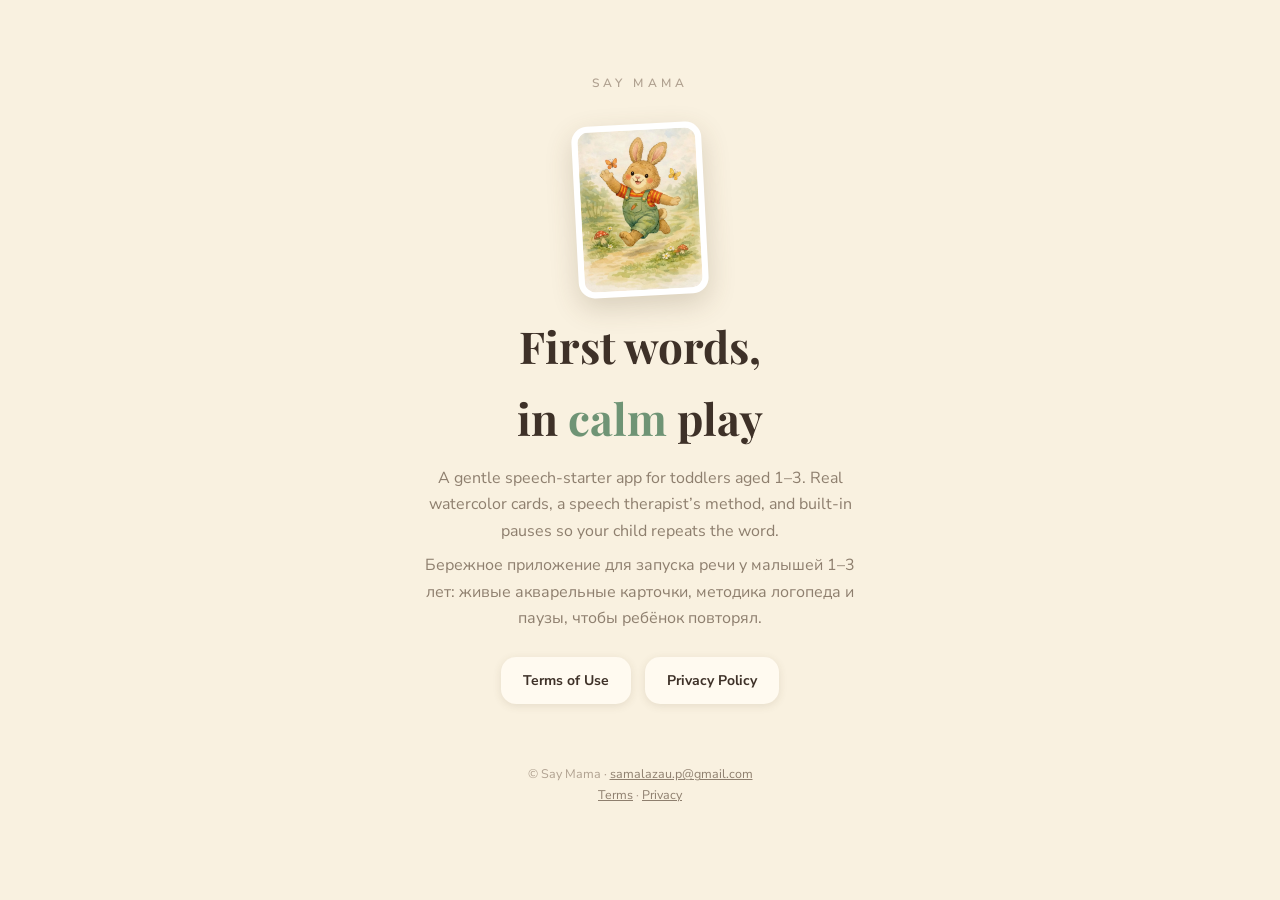
==== index.html @ b9c5feb7 "Say Mama site: landing, terms, privacy (EN+RU) Co-Authored-By: Claude Fable 5 <noreply@anthropic.com" ====
<!DOCTYPE html>
<html lang="en">
<head>
<meta charset="UTF-8">
<meta name="viewport" content="width=device-width, initial-scale=1">
<title>Say Mama — first words, in calm play</title>
<meta name="description" content="Say Mama helps toddlers aged 1–3 say their first words: calm watercolor cards, a speech therapist’s method, built-in pauses so your child repeats.">
<link rel="icon" href="data:image/svg+xml,<svg xmlns=%22http://www.w3.org/2000/svg%22 viewBox=%220 0 100 100%22><text y=%22.9em%22 font-size=%2290%22>🐣</text></svg>">
<link rel="preconnect" href="https://fonts.googleapis.com">
<link href="https://fonts.googleapis.com/css2?family=Playfair+Display:ital,wght@0,400;0,700;1,400&family=Nunito+Sans:wght@400;600;700;800&display=swap&subset=cyrillic" rel="stylesheet">
<link rel="stylesheet" href="/style.css">
</head>
<body>
<div class="wrap">
  <header class="site">
    <div class="eyebrow">SAY MAMA</div>
    <div class="card-art"><img src="/assets/bunny.webp" alt="Watercolor bunny card from the app"></div>
    <h1 class="serif">First words,<br>in <em>calm</em> play</h1>
    <p class="sub">A gentle speech-starter app for toddlers aged 1–3. Real watercolor cards, a speech therapist’s method, and built-in pauses so your child repeats the word.</p>
    <p class="sub" style="margin-top:8px">Бережное приложение для запуска речи у малышей 1–3 лет: живые акварельные карточки, методика логопеда и паузы, чтобы ребёнок повторял.</p>
    <div class="links">
      <a class="btn ghost" href="/terms/">Terms of Use</a>
      <a class="btn ghost" href="/privacy/">Privacy Policy</a>
    </div>
  </header>
  <footer>
    © Say Mama · <a href="mailto:samalazau.p@gmail.com">samalazau.p@gmail.com</a><br>
    <a href="/terms/">Terms</a> · <a href="/privacy/">Privacy</a>
  </footer>
</div>
</body>
</html>
---- style.css ----
:root{
  --bg:#F9F1E0; --panel:#FBF5E7; --chip:#FFFAF0; --ink:#3E3128;
  --muted:#8E7F6E; --whisper:#B0A190; --sage:#6F9475; --sage-deep:#3F6A50;
}
*{box-sizing:border-box;margin:0}
body{
  background:var(--bg); color:var(--ink); line-height:1.65;
  font-family:"Nunito Sans","Segoe UI",system-ui,-apple-system,sans-serif;
}
.serif{font-family:"Playfair Display",Georgia,"Times New Roman",serif}
.wrap{max-width:760px;margin:0 auto;padding:48px 22px 80px}
header.site{ text-align:center; padding-top:26px }
.eyebrow{font-size:12px;letter-spacing:.35em;color:var(--whisper);font-weight:600}
h1{font-size:clamp(30px,6vw,44px);font-weight:700;margin:14px 0 10px}
h1 em{color:var(--sage);font-style:normal}
.sub{color:var(--muted);max-width:46ch;margin:0 auto}
.card-art{
  width:130px;height:172px;background:#fff;border-radius:16px;padding:6px;margin:30px auto 8px;
  box-shadow:0 10px 28px rgba(90,70,40,.2); transform:rotate(-3deg);
}
.card-art img{width:100%;height:100%;object-fit:cover;border-radius:11px}
main h2{font-size:22px;font-weight:700;margin:34px 0 10px}
main h3{font-size:16px;font-weight:700;margin:22px 0 6px}
main p, main li{color:#6B5E4E;font-size:15px}
main ul{padding-left:22px}
.panel{background:var(--panel);border-radius:22px;padding:26px 28px;margin-top:26px;
  box-shadow:0 4px 18px rgba(90,70,40,.08)}
.links{display:flex;gap:14px;justify-content:center;margin-top:26px;flex-wrap:wrap}
.btn{background:var(--sage-deep);color:#fff;text-decoration:none;font-weight:700;
  padding:12px 22px;border-radius:15px;font-size:14px}
.btn.ghost{background:var(--chip);color:var(--ink);box-shadow:0 2px 8px rgba(90,70,40,.12)}
.updated{font-size:12px;color:var(--whisper);margin-top:6px}
footer{margin-top:60px;text-align:center;font-size:12.5px;color:var(--whisper)}
footer a{color:var(--muted)}
.lang{margin:18px 0 0;font-size:13px;text-align:center}
.lang a{color:var(--sage-deep);font-weight:700;text-decoration:none}
hr.sep{border:none;border-top:1px solid #ECE1CC;margin:44px 0}
a{color:var(--sage-deep)}
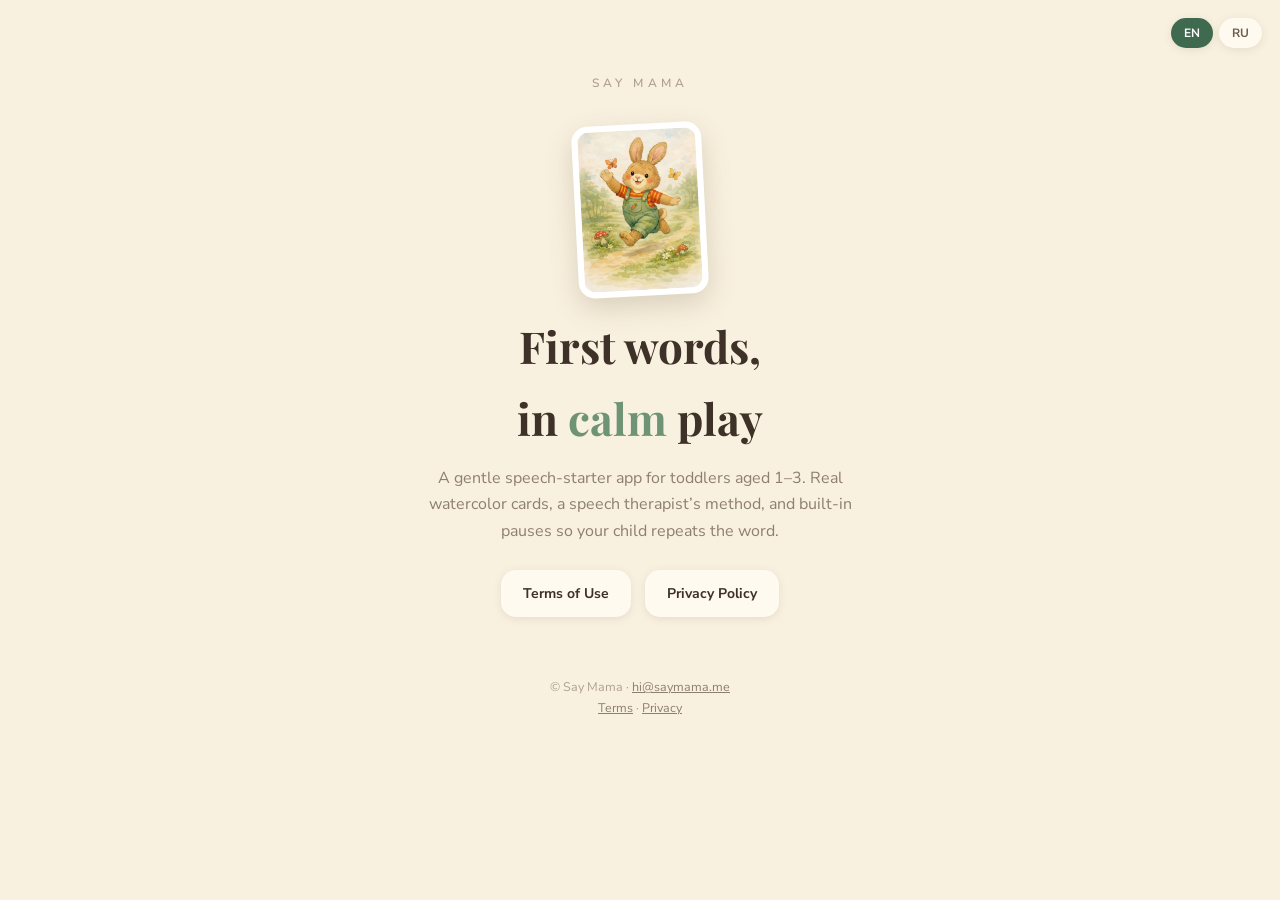
==== commit 91234382: "Split EN/RU with a language toggle; contact email hi@saymama.me Co-Authored-By: Claude Fable 5 <nore" ====
--- a/index.html
+++ b/index.html
@@ -1,5 +1,5 @@
 <!DOCTYPE html>
-<html lang="en">
+<html lang="en" data-lang="en">
 <head>
 <meta charset="UTF-8">
 <meta name="viewport" content="width=device-width, initial-scale=1">
@@ -9,22 +9,34 @@
 <link rel="preconnect" href="https://fonts.googleapis.com">
 <link href="https://fonts.googleapis.com/css2?family=Playfair+Display:ital,wght@0,400;0,700;1,400&family=Nunito+Sans:wght@400;600;700;800&display=swap&subset=cyrillic" rel="stylesheet">
 <link rel="stylesheet" href="/style.css">
+<script src="/lang.js"></script>
 </head>
 <body>
+<div class="lang-switch">
+  <button data-lang-btn="en" onclick="setLang('en')">EN</button>
+  <button data-lang-btn="ru" onclick="setLang('ru')">RU</button>
+</div>
 <div class="wrap">
   <header class="site">
     <div class="eyebrow">SAY MAMA</div>
     <div class="card-art"><img src="/assets/bunny.webp" alt="Watercolor bunny card from the app"></div>
-    <h1 class="serif">First words,<br>in <em>calm</em> play</h1>
-    <p class="sub">A gentle speech-starter app for toddlers aged 1–3. Real watercolor cards, a speech therapist’s method, and built-in pauses so your child repeats the word.</p>
-    <p class="sub" style="margin-top:8px">Бережное приложение для запуска речи у малышей 1–3 лет: живые акварельные карточки, методика логопеда и паузы, чтобы ребёнок повторял.</p>
+
+    <span class="lang-en">
+      <h1 class="serif">First words,<br>in <em>calm</em> play</h1>
+      <p class="sub">A gentle speech-starter app for toddlers aged 1–3. Real watercolor cards, a speech therapist’s method, and built-in pauses so your child repeats the word.</p>
+    </span>
+    <span class="lang-ru">
+      <h1 class="serif">Первые слова —<br>в <em>спокойной</em> игре</h1>
+      <p class="sub">Бережное приложение для запуска речи у малышей 1–3 лет: живые акварельные карточки, методика логопеда и паузы, чтобы ребёнок повторял слово.</p>
+    </span>
+
     <div class="links">
-      <a class="btn ghost" href="/terms/">Terms of Use</a>
-      <a class="btn ghost" href="/privacy/">Privacy Policy</a>
+      <a class="btn ghost" href="/terms/"><span class="lang-en">Terms of Use</span><span class="lang-ru">Условия</span></a>
+      <a class="btn ghost" href="/privacy/"><span class="lang-en">Privacy Policy</span><span class="lang-ru">Конфиденциальность</span></a>
     </div>
   </header>
   <footer>
-    © Say Mama · <a href="mailto:samalazau.p@gmail.com">samalazau.p@gmail.com</a><br>
+    © Say Mama · <a href="mailto:hi@saymama.me">hi@saymama.me</a><br>
     <a href="/terms/">Terms</a> · <a href="/privacy/">Privacy</a>
   </footer>
 </div>
--- a/style.css
+++ b/style.css
@@ -36,3 +36,16 @@
 .lang a{color:var(--sage-deep);font-weight:700;text-decoration:none}
 hr.sep{border:none;border-top:1px solid #ECE1CC;margin:44px 0}
 a{color:var(--sage-deep)}
+
+/* Языки: показывается один, переключение кнопкой */
+html[data-lang="en"] .lang-ru{display:none}
+html[data-lang="ru"] .lang-en{display:none}
+.lang-switch{position:absolute;top:18px;right:18px;display:flex;gap:6px}
+.lang-switch button{
+  border:none;cursor:pointer;font:700 12px "Nunito Sans",sans-serif;
+  padding:7px 13px;border-radius:999px;background:var(--chip);color:#6B5E4E;
+  box-shadow:0 2px 8px rgba(90,70,40,.12)
+}
+html[data-lang="en"] .lang-switch [data-lang-btn="en"],
+html[data-lang="ru"] .lang-switch [data-lang-btn="ru"]{background:var(--sage-deep);color:#fff}
+body{position:relative}
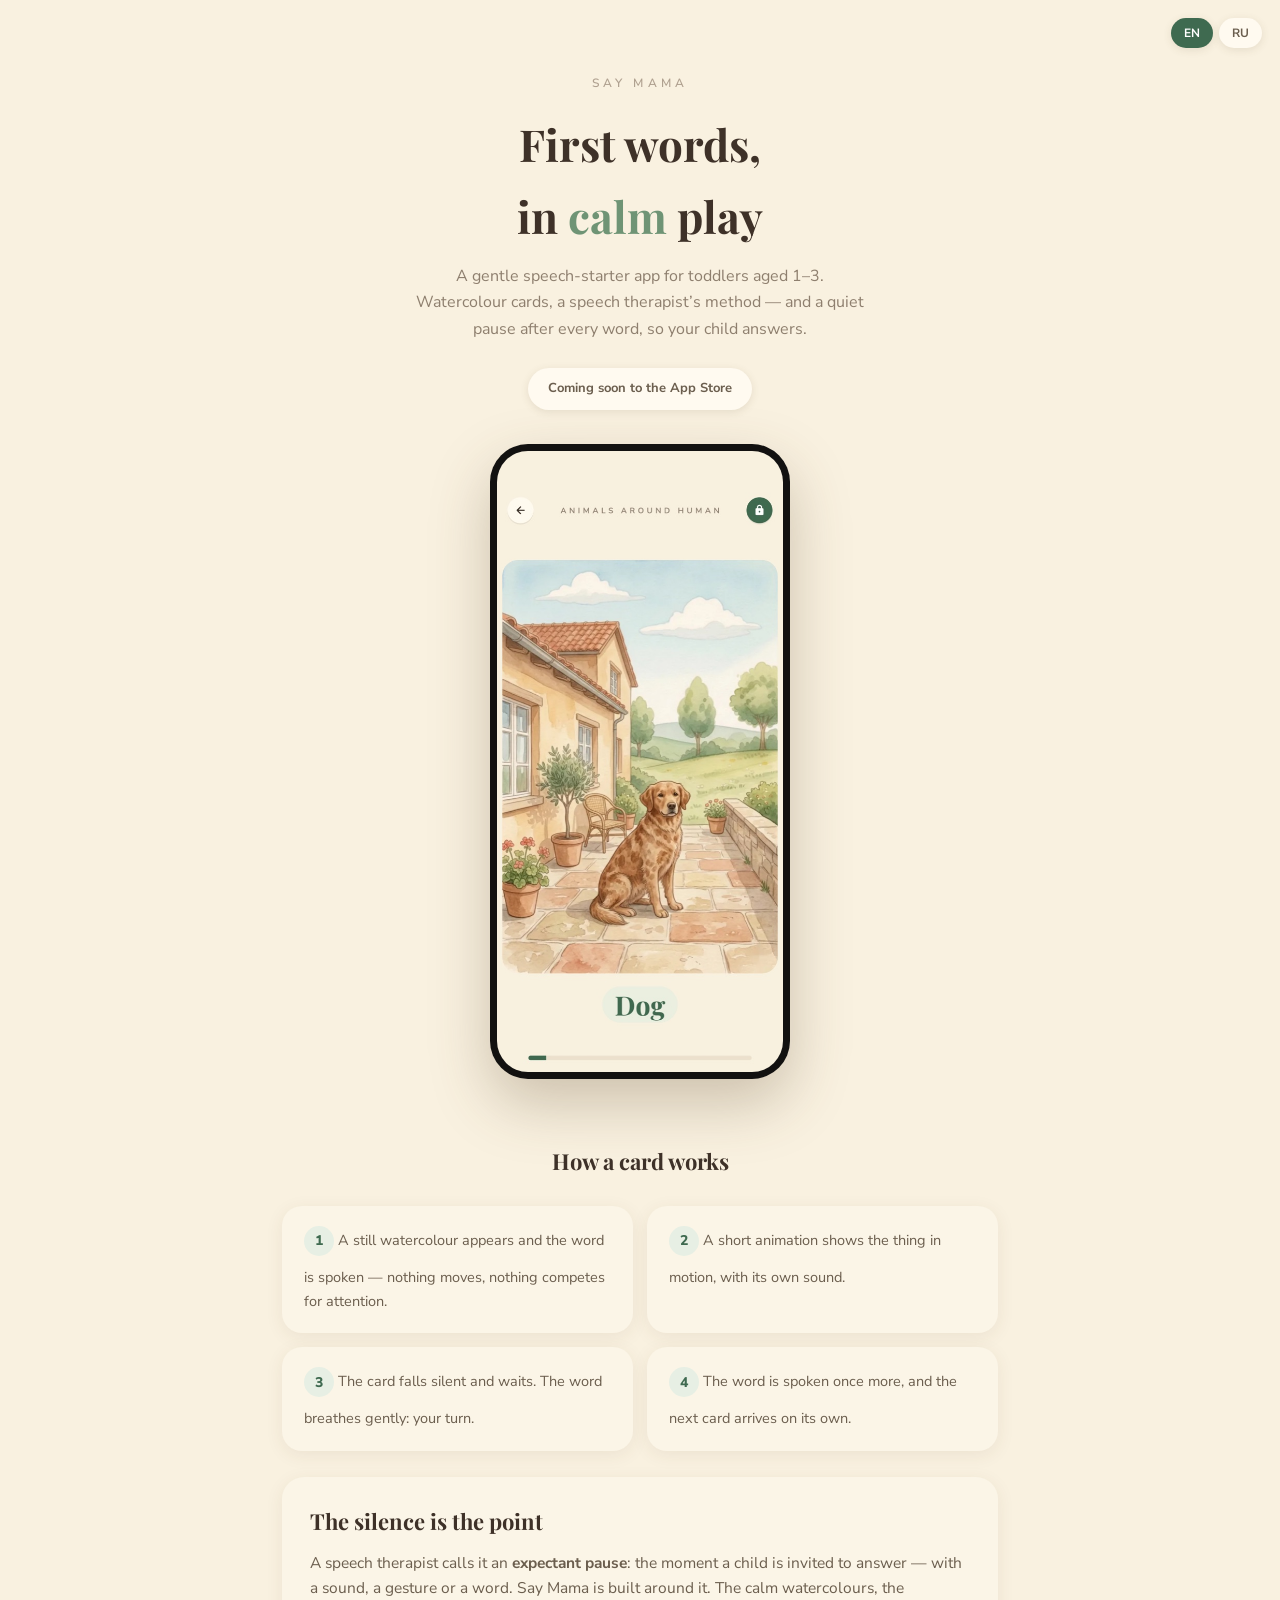
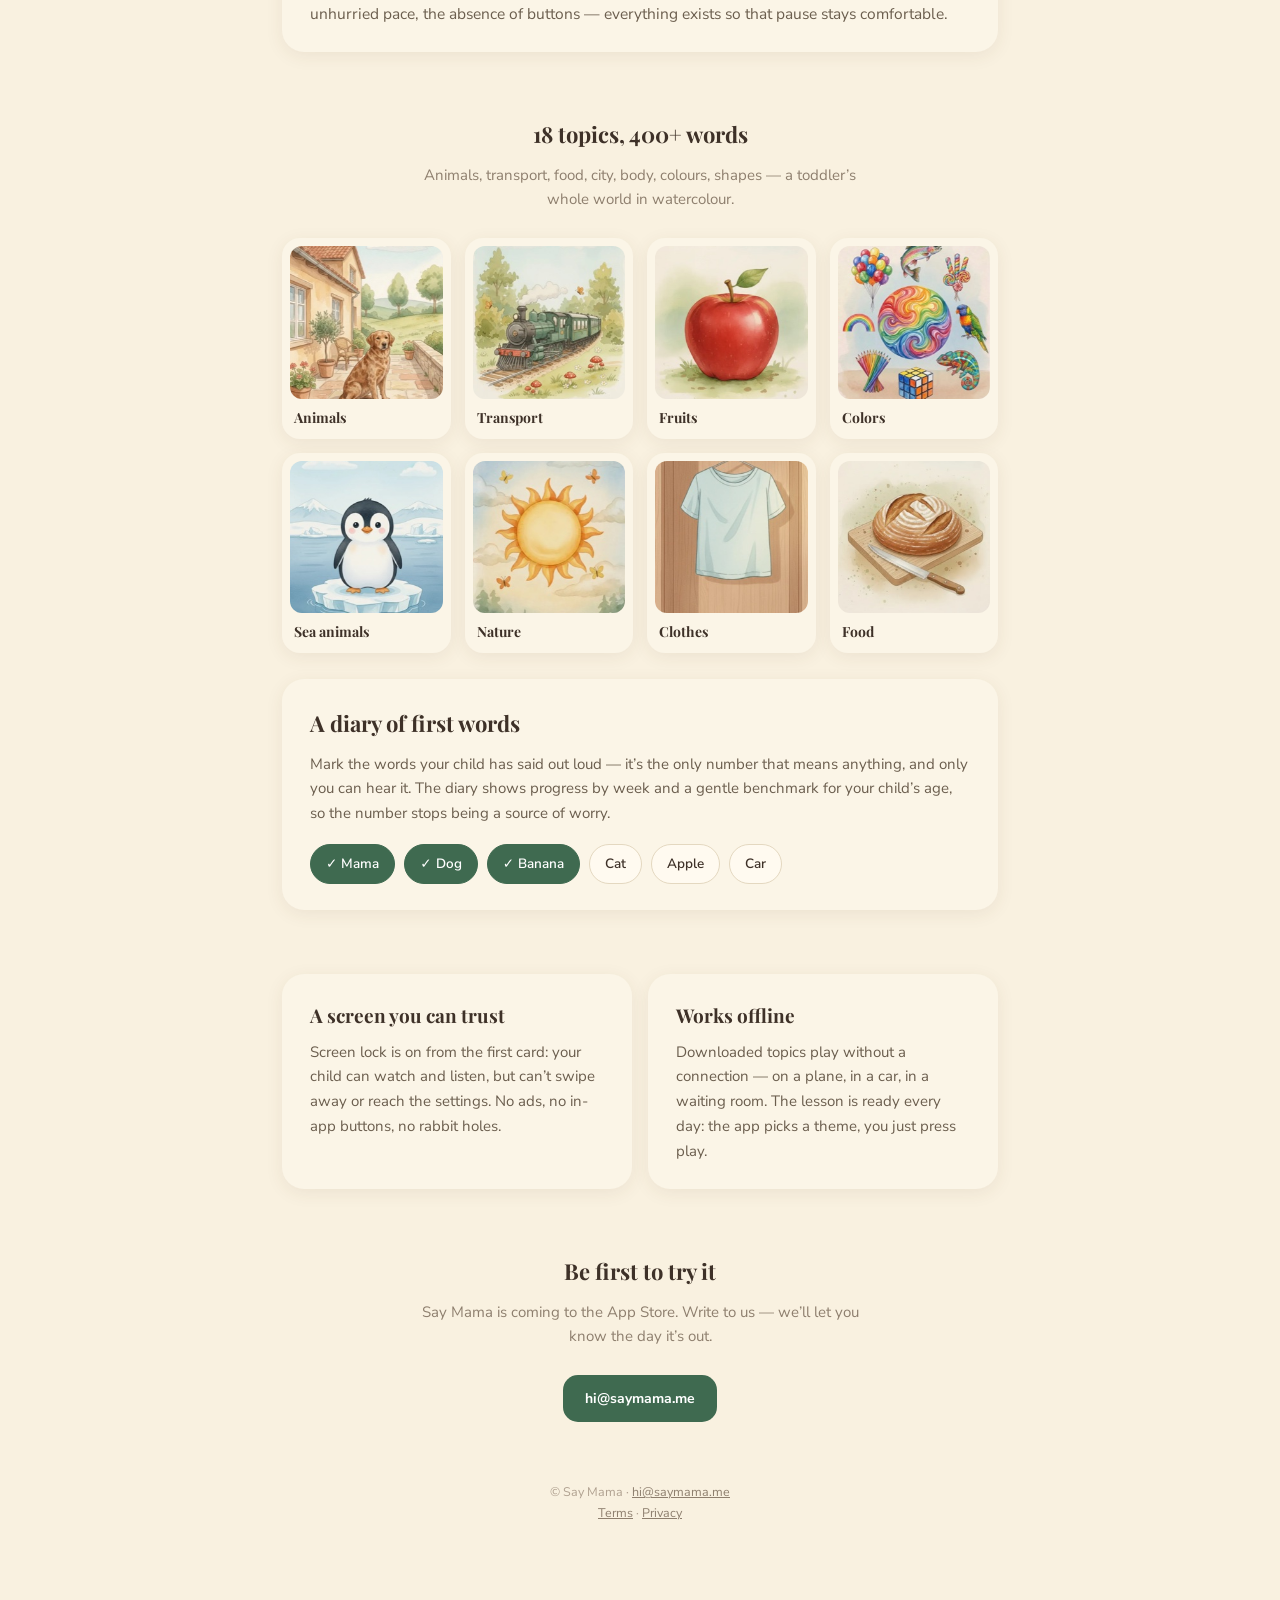
==== commit 3349191b: "Лендинг: карточка, пауза, темы, дневник — из материалов стора Заглушка с одной картинкой становится " ====
--- a/index.html
+++ b/index.html
@@ -4,7 +4,7 @@
 <meta charset="UTF-8">
 <meta name="viewport" content="width=device-width, initial-scale=1">
 <title>Say Mama — first words, in calm play</title>
-<meta name="description" content="Say Mama helps toddlers aged 1–3 say their first words: calm watercolor cards, a speech therapist’s method, built-in pauses so your child repeats.">
+<meta name="description" content="Say Mama helps toddlers aged 1–3 say their first words: calm watercolor cards, a speech therapist’s method, built-in pauses so your child answers.">
 <link rel="icon" href="data:image/svg+xml,<svg xmlns=%22http://www.w3.org/2000/svg%22 viewBox=%220 0 100 100%22><text y=%22.9em%22 font-size=%2290%22>🐣</text></svg>">
 <link rel="preconnect" href="https://fonts.googleapis.com">
 <link href="https://fonts.googleapis.com/css2?family=Playfair+Display:ital,wght@0,400;0,700;1,400&family=Nunito+Sans:wght@400;600;700;800&display=swap&subset=cyrillic" rel="stylesheet">
@@ -17,27 +17,152 @@
   <button data-lang-btn="ru" onclick="setLang('ru')">RU</button>
 </div>
 <div class="wrap">
-  <header class="site">
+
+  <header class="site hero">
     <div class="eyebrow">SAY MAMA</div>
-    <div class="card-art"><img src="/assets/bunny.webp" alt="Watercolor bunny card from the app"></div>
 
     <span class="lang-en">
       <h1 class="serif">First words,<br>in <em>calm</em> play</h1>
-      <p class="sub">A gentle speech-starter app for toddlers aged 1–3. Real watercolor cards, a speech therapist’s method, and built-in pauses so your child repeats the word.</p>
+      <p class="sub">A gentle speech-starter app for toddlers aged 1–3. Watercolour cards, a speech therapist’s method — and a quiet pause after every word, so your child answers.</p>
     </span>
     <span class="lang-ru">
       <h1 class="serif">Первые слова —<br>в <em>спокойной</em> игре</h1>
-      <p class="sub">Бережное приложение для запуска речи у малышей 1–3 лет: живые акварельные карточки, методика логопеда и паузы, чтобы ребёнок повторял слово.</p>
+      <p class="sub">Бережное приложение для запуска речи у малышей 1–3 лет: акварельные карточки, методика логопеда — и тишина после каждого слова, в которой отвечает ребёнок.</p>
     </span>
 
     <div class="links">
-      <a class="btn ghost" href="/terms/"><span class="lang-en">Terms of Use</span><span class="lang-ru">Условия</span></a>
-      <a class="btn ghost" href="/privacy/"><span class="lang-en">Privacy Policy</span><span class="lang-ru">Конфиденциальность</span></a>
+      <span class="soon"><span class="lang-en">Coming soon to the App&nbsp;Store</span><span class="lang-ru">Скоро в App&nbsp;Store</span></span>
+    </div>
+
+    <div class="phone">
+      <img class="lang-en" src="/assets/hero_en.jpg" alt="A watercolour card of a dog; the app has just said the word and is waiting" width="552" height="1200" loading="eager">
+      <img class="lang-ru" src="/assets/hero_ru.jpg" alt="Акварельная карточка с собакой; приложение назвало слово и ждёт ответа" width="552" height="1200" loading="eager">
     </div>
   </header>
+
+  <main>
+    <!-- Как работает карточка -->
+    <section class="steps">
+      <span class="lang-en"><h2 class="serif center">How a card works</h2></span>
+      <span class="lang-ru"><h2 class="serif center">Как устроена карточка</h2></span>
+      <ol class="stepgrid">
+        <li>
+          <span class="num">1</span>
+          <span class="lang-en">A still watercolour appears and the word is spoken — nothing moves, nothing competes for attention.</span>
+          <span class="lang-ru">Появляется неподвижная акварель и звучит слово — ничто не движется, ничто не спорит за внимание.</span>
+        </li>
+        <li>
+          <span class="num">2</span>
+          <span class="lang-en">A short animation shows the thing in motion, with its own sound.</span>
+          <span class="lang-ru">Короткая анимация показывает предмет в действии, со своим звуком.</span>
+        </li>
+        <li>
+          <span class="num">3</span>
+          <span class="lang-en">The card falls silent and waits. The word breathes gently: your turn.</span>
+          <span class="lang-ru">Карточка замолкает и ждёт. Слово мягко дышит: твоя очередь.</span>
+        </li>
+        <li>
+          <span class="num">4</span>
+          <span class="lang-en">The word is spoken once more, and the next card arrives on its own.</span>
+          <span class="lang-ru">Слово звучит ещё раз, и следующая карточка приходит сама.</span>
+        </li>
+      </ol>
+    </section>
+
+    <!-- Пауза -->
+    <section class="panel quote">
+      <span class="lang-en">
+        <h2 class="serif">The silence is the point</h2>
+        <p>A speech therapist calls it an <strong>expectant pause</strong>: the moment a child is invited to answer — with a sound, a gesture or a word. Say Mama is built around it. The calm watercolours, the unhurried pace, the absence of buttons — everything exists so that pause stays comfortable.</p>
+      </span>
+      <span class="lang-ru">
+        <h2 class="serif">Весь смысл — в тишине</h2>
+        <p>Логопед называет её <strong>паузой ожидания</strong>: это момент, когда ребёнка приглашают ответить — звуком, жестом или словом. Say Mama построена вокруг неё. Спокойная акварель, неспешный темп, отсутствие кнопок — всё существует ради того, чтобы эта пауза была комфортной.</p>
+      </span>
+    </section>
+
+    <!-- Темы -->
+    <section class="topics">
+      <span class="lang-en"><h2 class="serif center">18 topics, 400+ words</h2>
+        <p class="center sub2">Animals, transport, food, city, body, colours, shapes — a toddler’s whole world in watercolour.</p></span>
+      <span class="lang-ru"><h2 class="serif center">18 тем, 400+ слов</h2>
+        <p class="center sub2">Животные, транспорт, еда, город, тело, цвета, формы — весь мир малыша в акварели.</p></span>
+      <div class="themegrid">
+        <figure><img src="/assets/theme_3.jpg" alt="" loading="lazy"><figcaption><span class="lang-en">Animals</span><span class="lang-ru">Животные</span></figcaption></figure>
+        <figure><img src="/assets/theme_1.jpg" alt="" loading="lazy"><figcaption><span class="lang-en">Transport</span><span class="lang-ru">Транспорт</span></figcaption></figure>
+        <figure><img src="/assets/theme_5.jpg" alt="" loading="lazy"><figcaption><span class="lang-en">Fruits</span><span class="lang-ru">Фрукты</span></figcaption></figure>
+        <figure><img src="/assets/theme_17.jpg" alt="" loading="lazy"><figcaption><span class="lang-en">Colors</span><span class="lang-ru">Цвета</span></figcaption></figure>
+        <figure><img src="/assets/theme_2.jpg" alt="" loading="lazy"><figcaption><span class="lang-en">Sea animals</span><span class="lang-ru">Морские животные</span></figcaption></figure>
+        <figure><img src="/assets/theme_9.jpg" alt="" loading="lazy"><figcaption><span class="lang-en">Nature</span><span class="lang-ru">Природа</span></figcaption></figure>
+        <figure><img src="/assets/theme_12.jpg" alt="" loading="lazy"><figcaption><span class="lang-en">Clothes</span><span class="lang-ru">Одежда</span></figcaption></figure>
+        <figure><img src="/assets/theme_7.jpg" alt="" loading="lazy"><figcaption><span class="lang-en">Food</span><span class="lang-ru">Еда</span></figcaption></figure>
+      </div>
+    </section>
+
+    <!-- Дневник -->
+    <section class="panel diary">
+      <span class="lang-en">
+        <h2 class="serif">A diary of first words</h2>
+        <p>Mark the words your child has said out loud — it’s the only number that means anything, and only you can hear it. The diary shows progress by week and a gentle benchmark for your child’s age, so the number stops being a source of worry.</p>
+      </span>
+      <span class="lang-ru">
+        <h2 class="serif">Дневник первых слов</h2>
+        <p>Отмечайте слова, которые малыш сказал сам, — это единственная цифра, которая что-то значит, и услышать её можете только вы. Дневник показывает прогресс по неделям и спокойный ориентир для возраста ребёнка — чтобы цифра перестала быть поводом для тревоги.</p>
+      </span>
+      <div class="chips" aria-hidden="true">
+        <span class="chip on">✓ <span class="lang-en">Mama</span><span class="lang-ru">Мама</span></span>
+        <span class="chip on">✓ <span class="lang-en">Dog</span><span class="lang-ru">Собака</span></span>
+        <span class="chip on">✓ <span class="lang-en">Banana</span><span class="lang-ru">Банан</span></span>
+        <span class="chip"><span class="lang-en">Cat</span><span class="lang-ru">Кот</span></span>
+        <span class="chip"><span class="lang-en">Apple</span><span class="lang-ru">Яблоко</span></span>
+        <span class="chip"><span class="lang-en">Car</span><span class="lang-ru">Машина</span></span>
+      </div>
+    </section>
+
+    <!-- Спокойный экран -->
+    <section class="pair">
+      <div class="panel half">
+        <span class="lang-en">
+          <h3 class="serif">A screen you can trust</h3>
+          <p>Screen lock is on from the first card: your child can watch and listen, but can’t swipe away or reach the settings. No ads, no in-app buttons, no rabbit holes.</p>
+        </span>
+        <span class="lang-ru">
+          <h3 class="serif">Экран, с которым спокойно</h3>
+          <p>Замок включён с первой карточки: ребёнок смотрит и слушает, но не перелистнёт и не доберётся до настроек. Без рекламы, без кнопок, без кроличьих нор.</p>
+        </span>
+      </div>
+      <div class="panel half">
+        <span class="lang-en">
+          <h3 class="serif">Works offline</h3>
+          <p>Downloaded topics play without a connection — on a plane, in a car, in a waiting room. The lesson is ready every day: the app picks a theme, you just press play.</p>
+        </span>
+        <span class="lang-ru">
+          <h3 class="serif">Работает офлайн</h3>
+          <p>Скачанные темы играют без сети — в самолёте, в машине, в очереди к врачу. Занятие готово каждый день: приложение само предлагает тему, осталось нажать «играть».</p>
+        </span>
+      </div>
+    </section>
+
+    <!-- CTA -->
+    <section class="cta center">
+      <span class="lang-en">
+        <h2 class="serif">Be first to try it</h2>
+        <p class="sub2">Say Mama is coming to the App Store. Write to us — we’ll let you know the day it’s out.</p>
+      </span>
+      <span class="lang-ru">
+        <h2 class="serif">Попробуйте первыми</h2>
+        <p class="sub2">Say Mama скоро выходит в App Store. Напишите нам — и мы сообщим в день выхода.</p>
+      </span>
+      <div class="links">
+        <a class="btn" href="mailto:hi@saymama.me">hi@saymama.me</a>
+      </div>
+    </section>
+  </main>
+
   <footer>
     © Say Mama · <a href="mailto:hi@saymama.me">hi@saymama.me</a><br>
-    <a href="/terms/">Terms</a> · <a href="/privacy/">Privacy</a>
+    <a href="/terms/"><span class="lang-en">Terms</span><span class="lang-ru">Условия</span></a> ·
+    <a href="/privacy/"><span class="lang-en">Privacy</span><span class="lang-ru">Конфиденциальность</span></a>
   </footer>
 </div>
 </body>
--- a/style.css
+++ b/style.css
@@ -49,3 +49,55 @@
 html[data-lang="en"] .lang-switch [data-lang-btn="en"],
 html[data-lang="ru"] .lang-switch [data-lang-btn="ru"]{background:var(--sage-deep);color:#fff}
 body{position:relative}
+
+/* --- Лендинг --- */
+.hero .sub{margin-top:2px}
+.soon{
+  display:inline-block;background:var(--chip);color:#6B5E4E;font-weight:700;font-size:13px;
+  padding:10px 20px;border-radius:999px;box-shadow:0 2px 8px rgba(90,70,40,.12)
+}
+.phone{
+  width:min(300px,78vw);margin:34px auto 0;border-radius:38px;background:#121110;padding:7px;
+  box-shadow:0 24px 60px rgba(90,70,40,.28)
+}
+.phone img{display:block;width:100%;height:auto;border-radius:31px}
+.center{text-align:center}
+.sub2{color:var(--muted);max-width:52ch;margin:6px auto 0;font-size:15px}
+main h2{margin-top:0}
+section{margin-top:64px}
+.stepgrid{
+  list-style:none;padding:0;margin:26px 0 0;display:grid;gap:14px;
+  grid-template-columns:repeat(auto-fit,minmax(240px,1fr))
+}
+.stepgrid li{
+  background:var(--panel);border-radius:20px;padding:20px 22px;font-size:14.5px;color:#6B5E4E;
+  box-shadow:0 4px 18px rgba(90,70,40,.08)
+}
+.num{
+  display:inline-flex;align-items:center;justify-content:center;width:30px;height:30px;
+  border-radius:50%;background:#E7EFE4;color:var(--sage-deep);font-weight:800;font-size:14px;
+  margin-bottom:10px
+}
+.quote p{font-size:15.5px}
+.themegrid{
+  display:grid;grid-template-columns:repeat(4,1fr);gap:14px;margin-top:26px
+}
+@media (max-width:560px){.themegrid{grid-template-columns:repeat(2,1fr)}}
+.themegrid figure{
+  margin:0;background:var(--panel);border-radius:18px;padding:8px;
+  box-shadow:0 4px 18px rgba(90,70,40,.08)
+}
+.themegrid img{display:block;width:100%;aspect-ratio:1;object-fit:cover;border-radius:12px}
+.themegrid figcaption{
+  font-family:"Playfair Display",Georgia,serif;font-weight:700;font-size:14px;padding:7px 4px 2px
+}
+.chips{display:flex;flex-wrap:wrap;gap:9px;margin-top:18px}
+.chip{
+  background:var(--chip);border:1px solid #E4D8C0;border-radius:999px;
+  padding:8px 15px;font-size:13.5px;font-weight:600;color:var(--ink)
+}
+.chip.on{background:var(--sage-deep);border-color:var(--sage-deep);color:#fff}
+.pair{display:grid;gap:16px;grid-template-columns:repeat(auto-fit,minmax(260px,1fr))}
+.pair .panel{margin-top:0}
+.pair h3{margin:0 0 8px;font-size:19px}
+.cta{margin-bottom:10px}
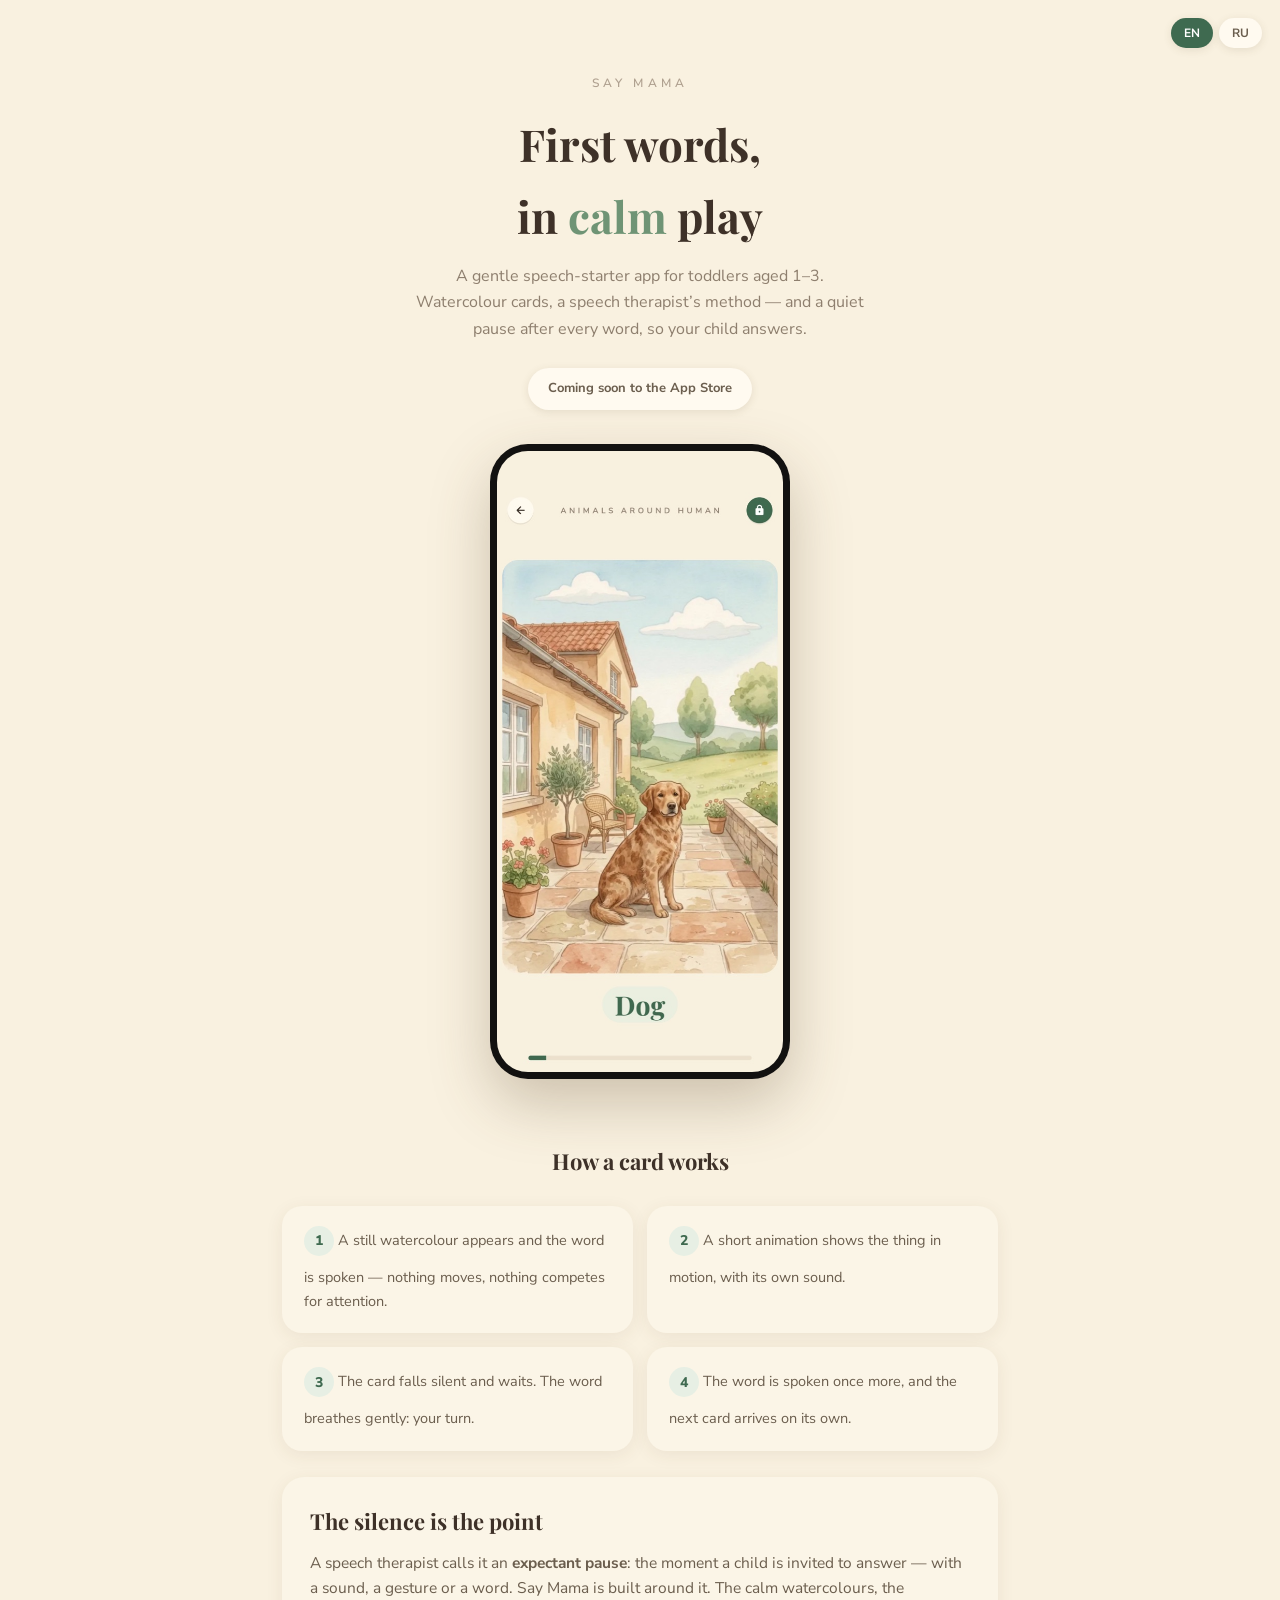
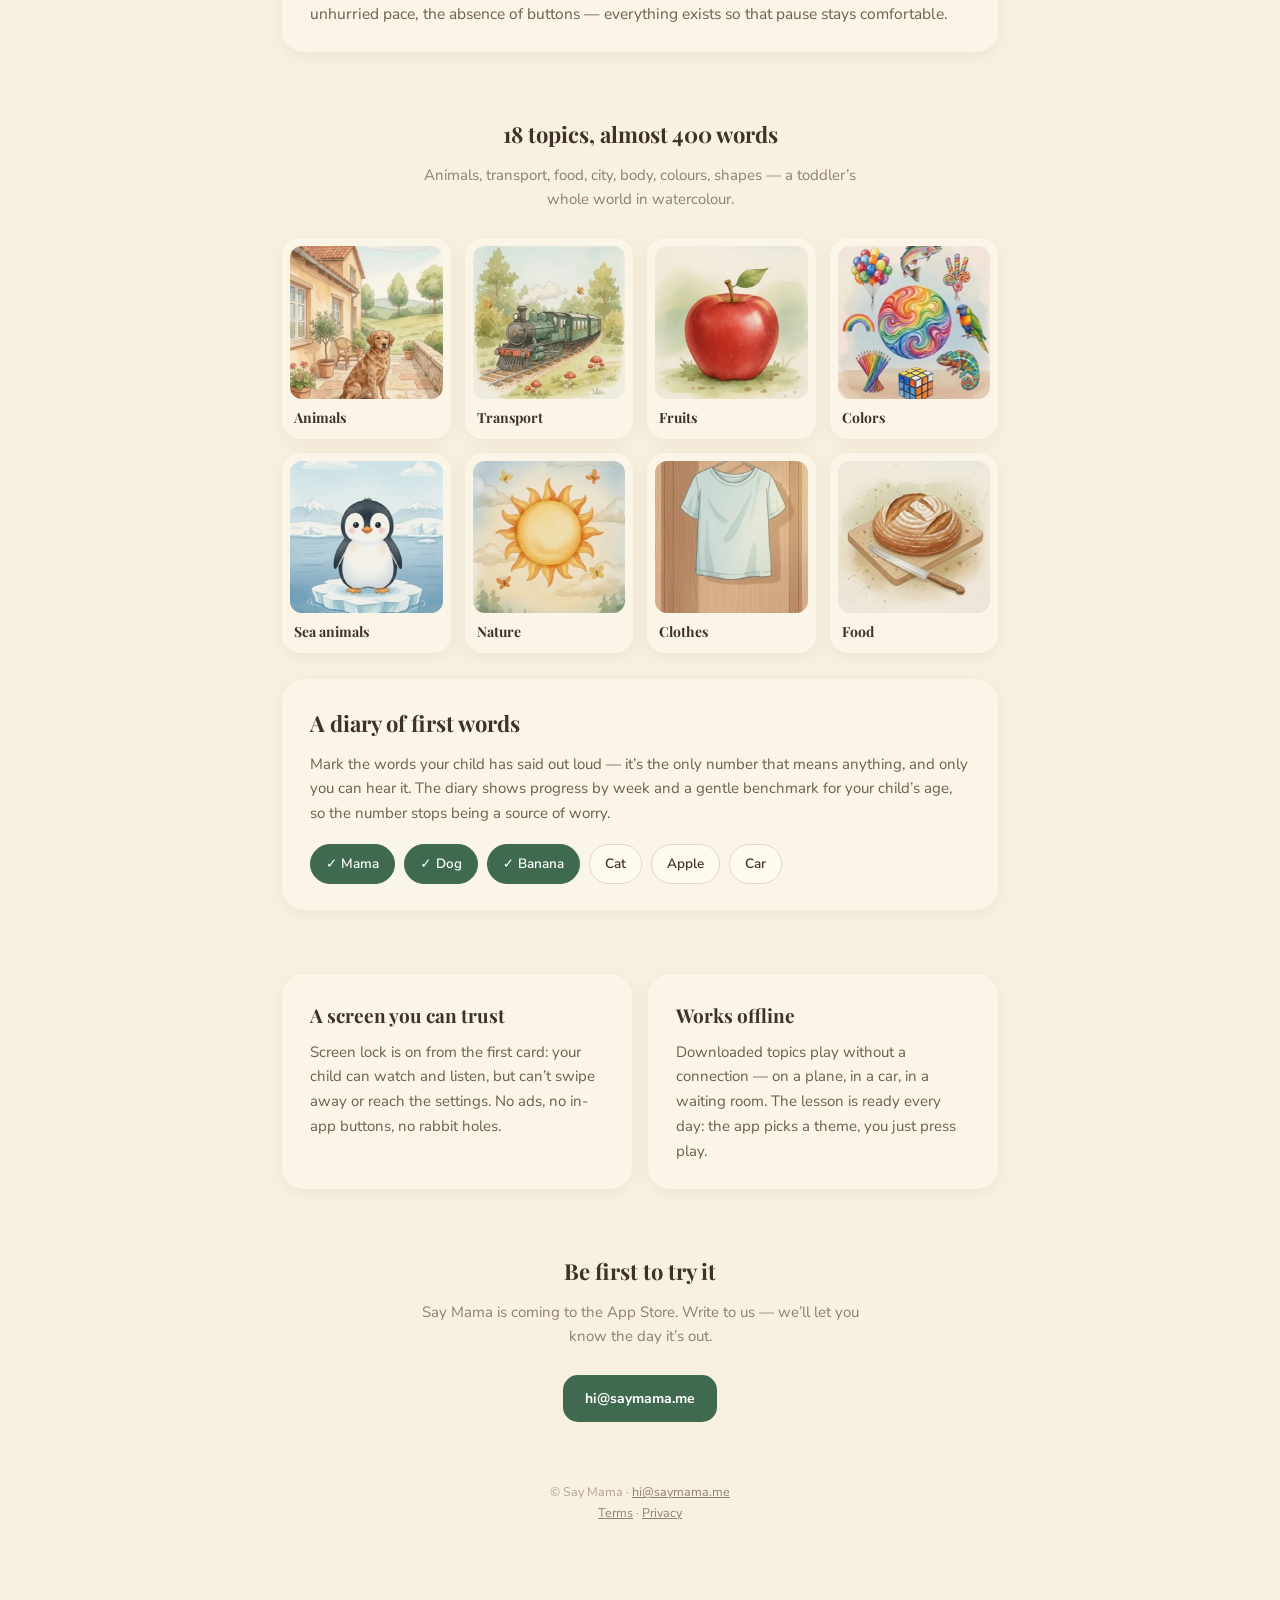
==== commit c80e1078: "Лендинг: «почти 400 слов» — после чистки дублей карточек 399 Co-Authored-By: Claude Opus 5 <noreply@" ====
--- a/index.html
+++ b/index.html
@@ -83,9 +83,9 @@
 
     <!-- Темы -->
     <section class="topics">
-      <span class="lang-en"><h2 class="serif center">18 topics, 400+ words</h2>
+      <span class="lang-en"><h2 class="serif center">18 topics, almost 400 words</h2>
         <p class="center sub2">Animals, transport, food, city, body, colours, shapes — a toddler’s whole world in watercolour.</p></span>
-      <span class="lang-ru"><h2 class="serif center">18 тем, 400+ слов</h2>
+      <span class="lang-ru"><h2 class="serif center">18 тем, почти 400 слов</h2>
         <p class="center sub2">Животные, транспорт, еда, город, тело, цвета, формы — весь мир малыша в акварели.</p></span>
       <div class="themegrid">
         <figure><img src="/assets/theme_3.jpg" alt="" loading="lazy"><figcaption><span class="lang-en">Animals</span><span class="lang-ru">Животные</span></figcaption></figure>
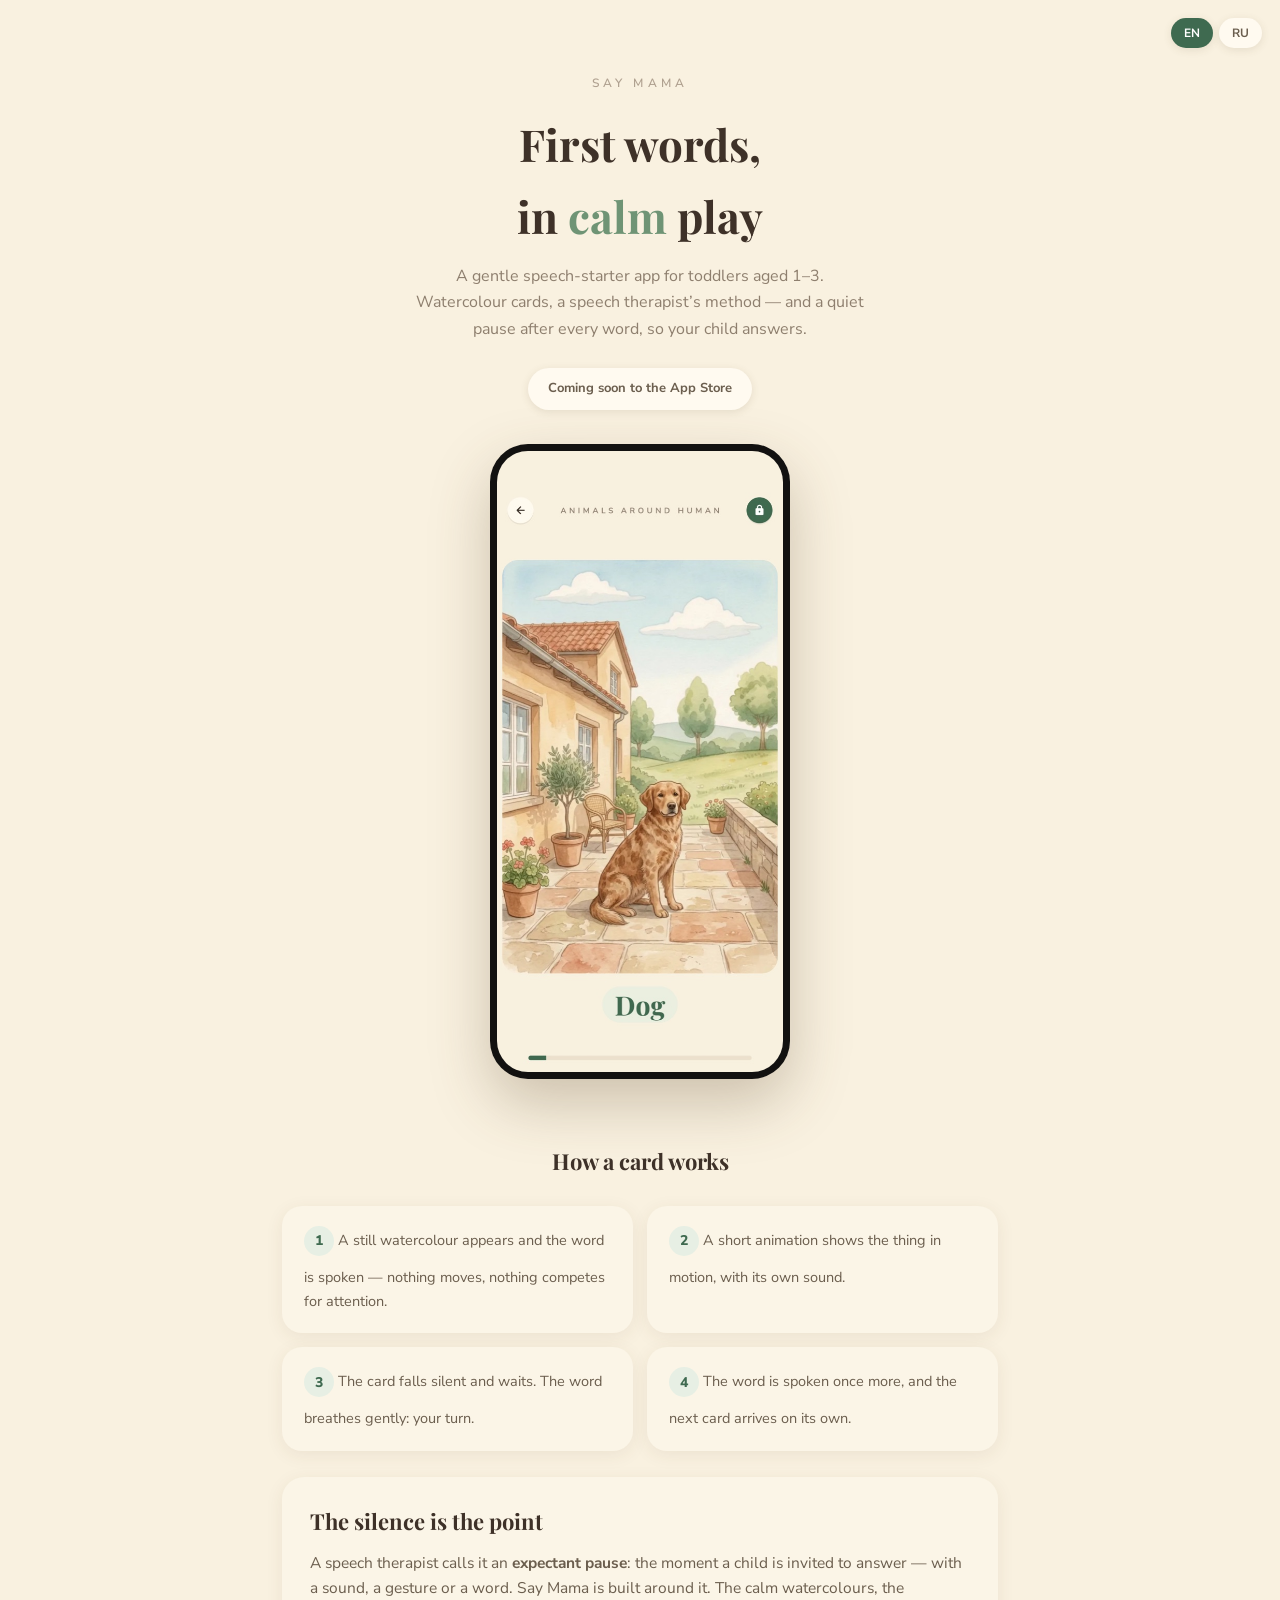
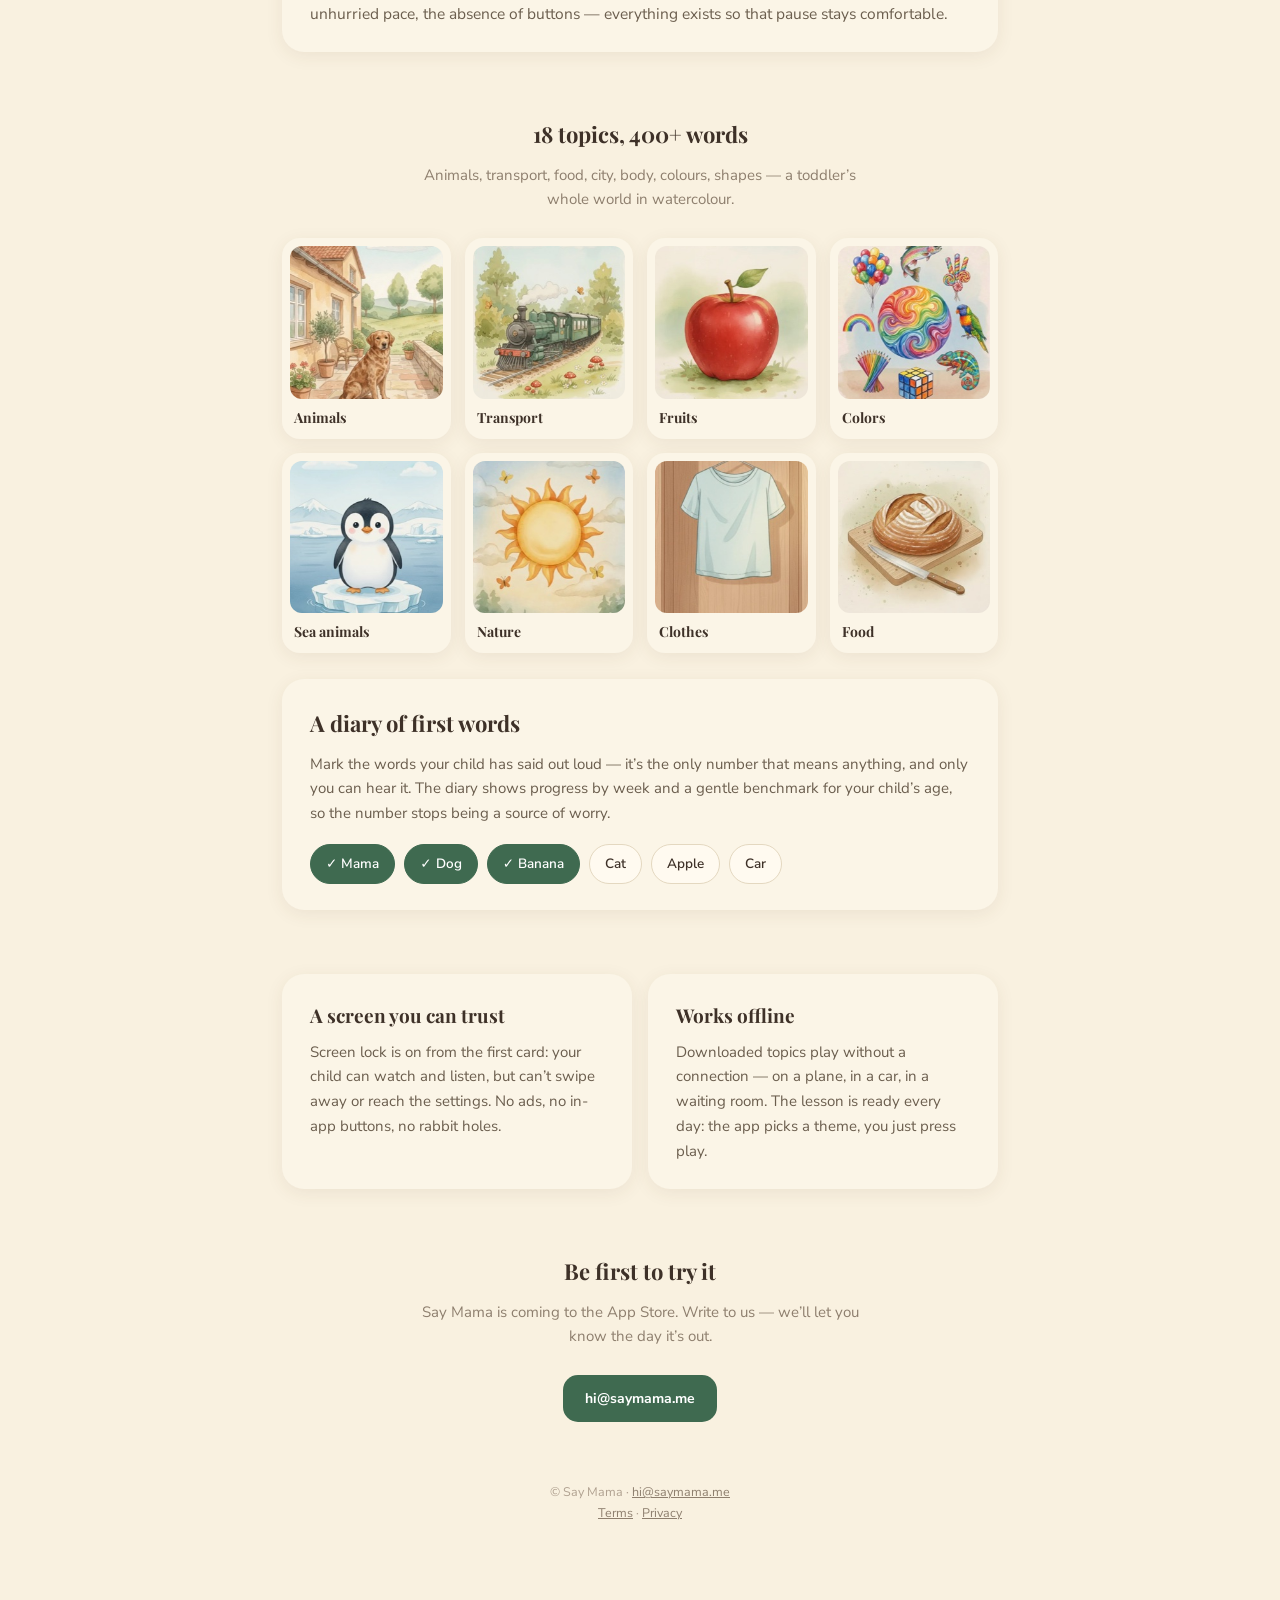
==== commit de79fc2e: "Вернуть «400+ слов» — карточки добавятся до релиза Co-Authored-By: Claude Opus 5 <noreply@anthropic." ====
--- a/index.html
+++ b/index.html
@@ -83,9 +83,9 @@
 
     <!-- Темы -->
     <section class="topics">
-      <span class="lang-en"><h2 class="serif center">18 topics, almost 400 words</h2>
+      <span class="lang-en"><h2 class="serif center">18 topics, 400+ words</h2>
         <p class="center sub2">Animals, transport, food, city, body, colours, shapes — a toddler’s whole world in watercolour.</p></span>
-      <span class="lang-ru"><h2 class="serif center">18 тем, почти 400 слов</h2>
+      <span class="lang-ru"><h2 class="serif center">18 тем, 400+ слов</h2>
         <p class="center sub2">Животные, транспорт, еда, город, тело, цвета, формы — весь мир малыша в акварели.</p></span>
       <div class="themegrid">
         <figure><img src="/assets/theme_3.jpg" alt="" loading="lazy"><figcaption><span class="lang-en">Animals</span><span class="lang-ru">Животные</span></figcaption></figure>
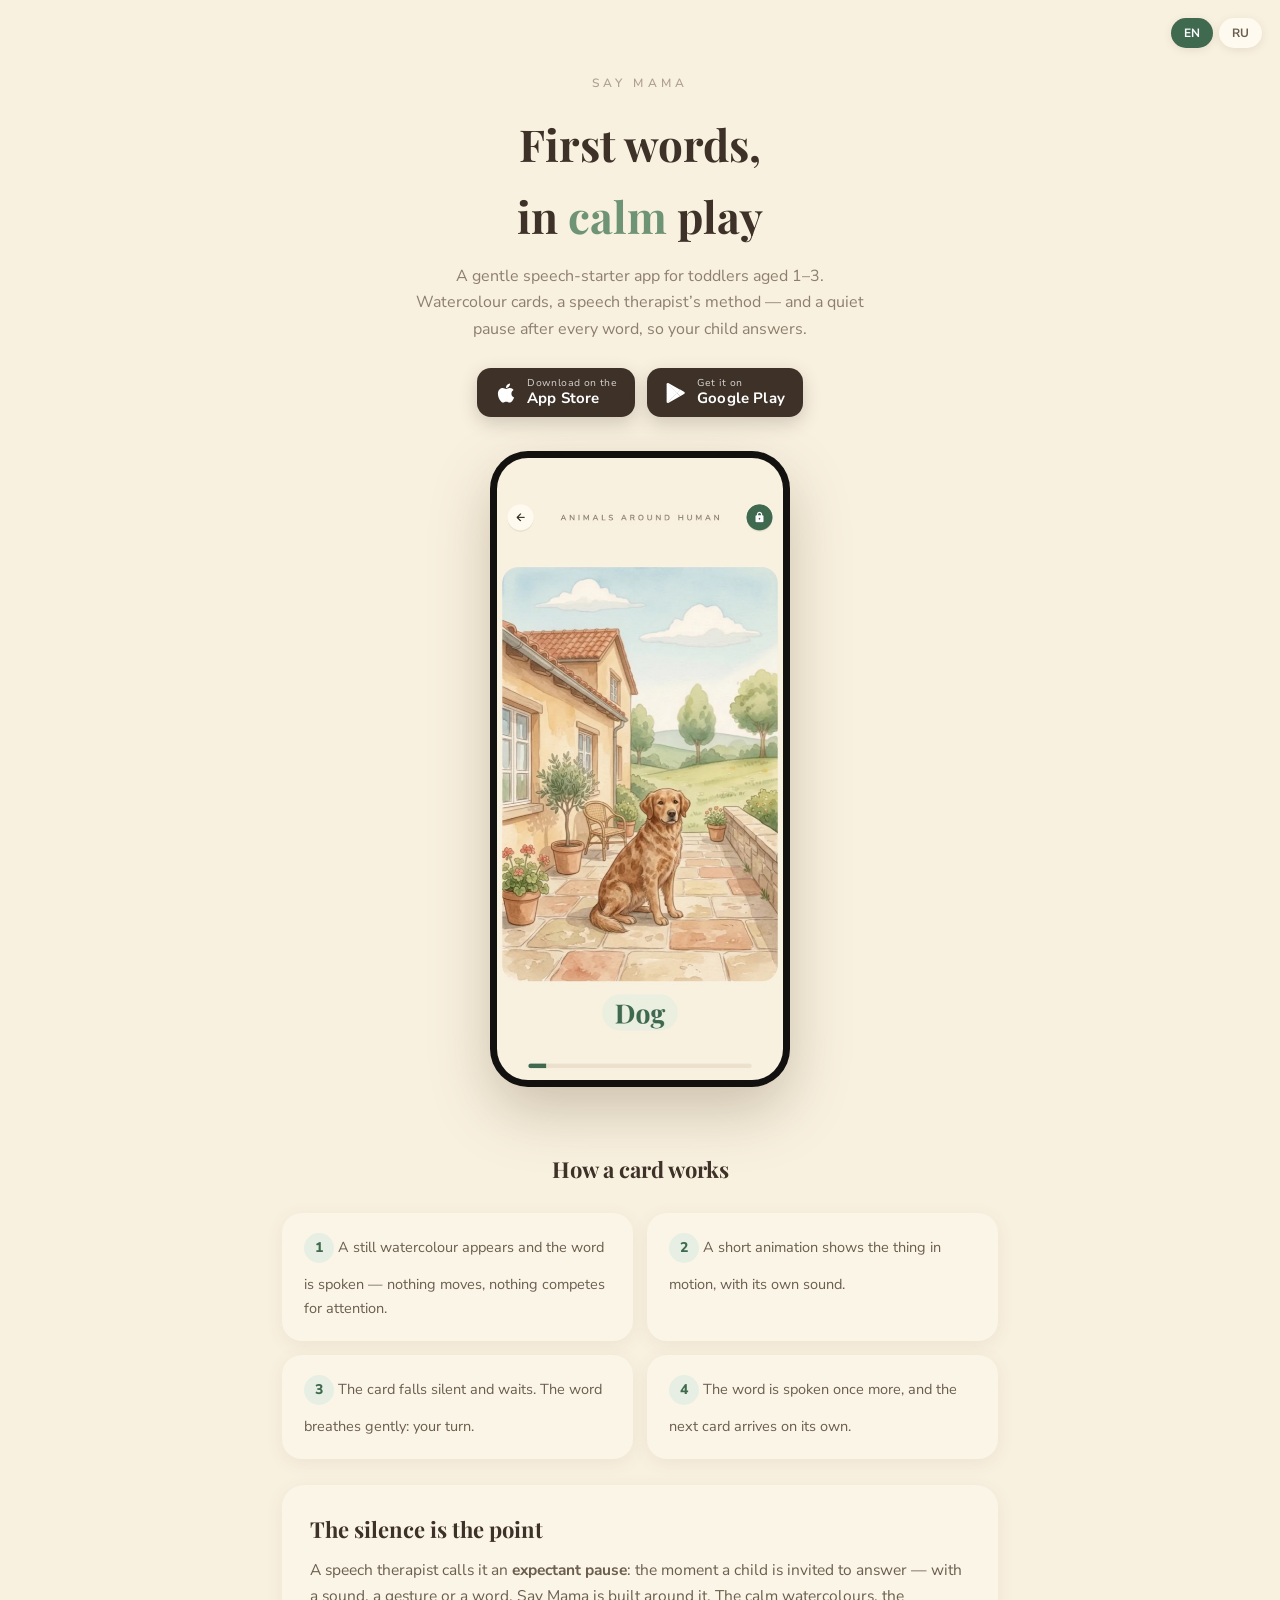
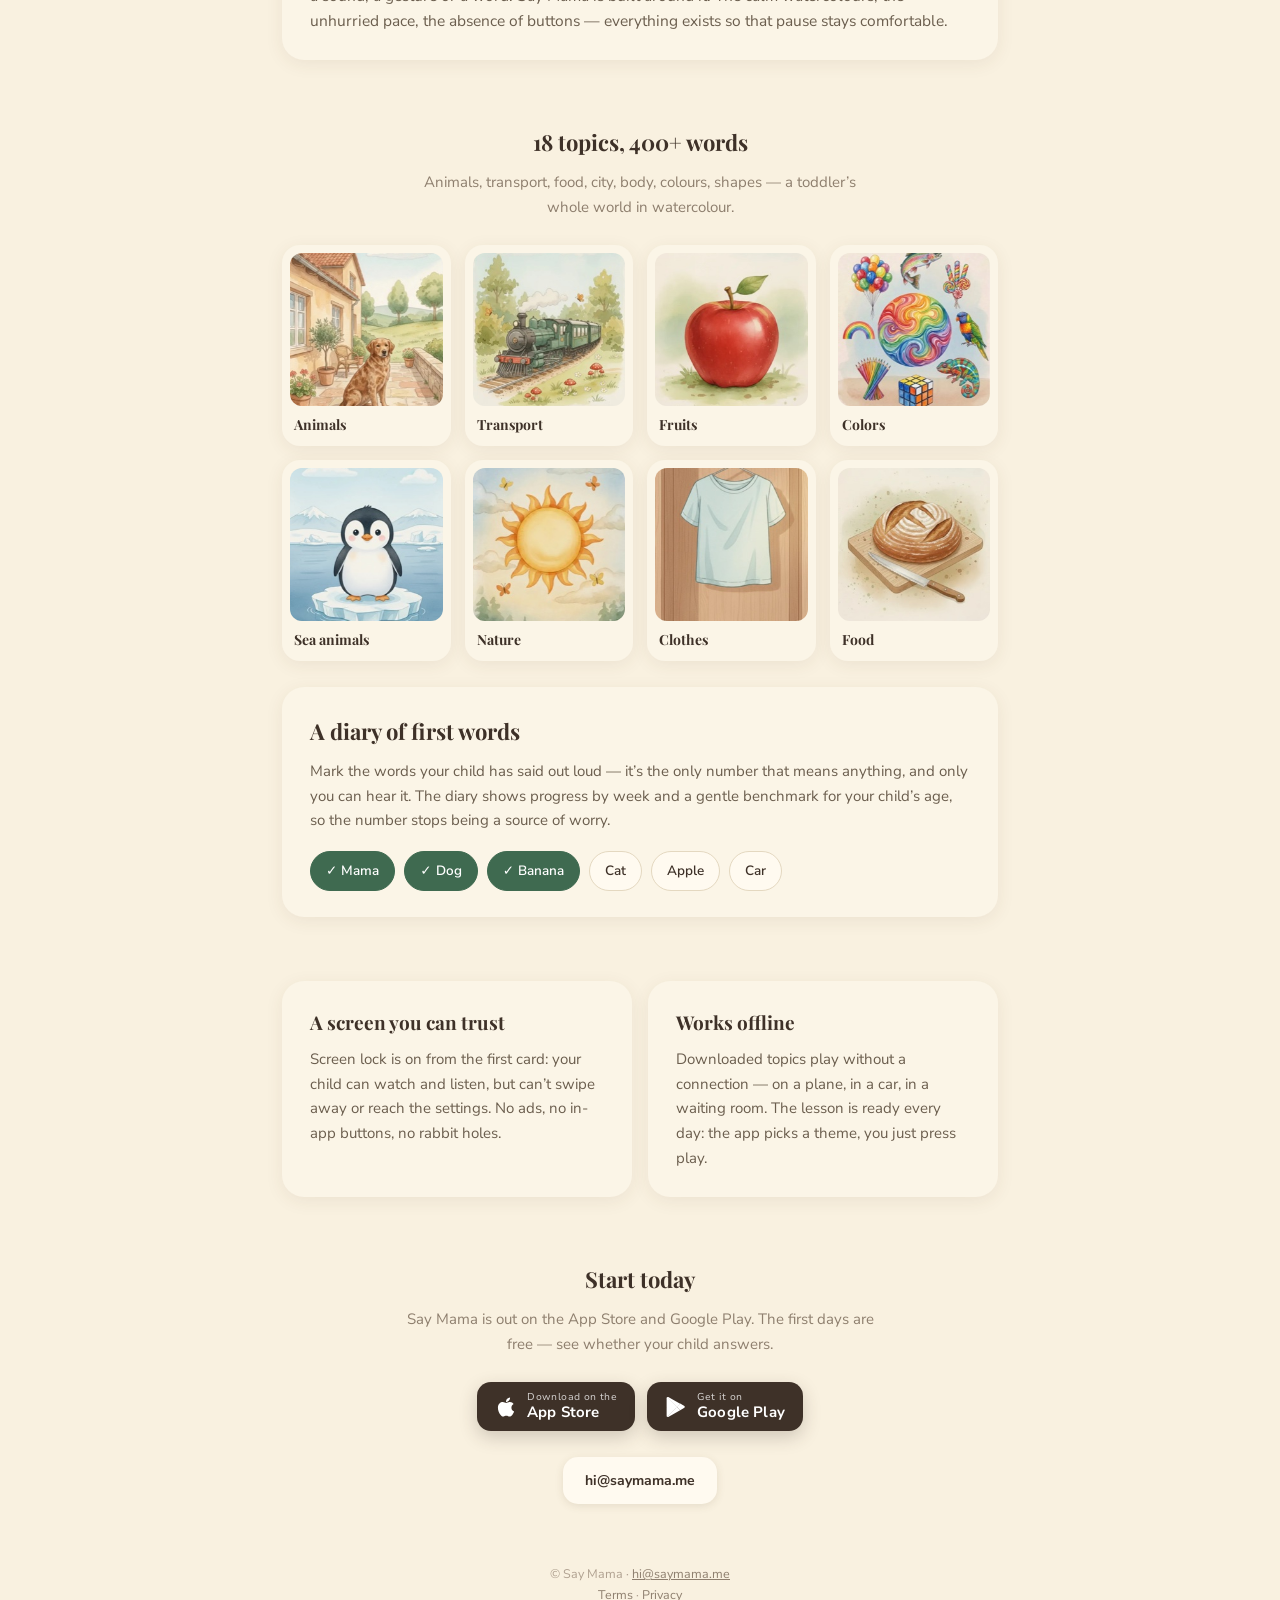
==== commit d43878c4: "Кнопки магазинов: приложение вышло Приложение живёт в обоих сторах, а лендинг всё ещё звал «скоро в " ====
--- a/index.html
+++ b/index.html
@@ -30,8 +30,21 @@
       <p class="sub">Бережное приложение для запуска речи у малышей 1–3 лет: акварельные карточки, методика логопеда — и тишина после каждого слова, в которой отвечает ребёнок.</p>
     </span>
 
-    <div class="links">
-      <span class="soon"><span class="lang-en">Coming soon to the App&nbsp;Store</span><span class="lang-ru">Скоро в App&nbsp;Store</span></span>
+    <div class="stores">
+      <a class="store" href="https://apps.apple.com/app/id6759962074" rel="noopener">
+        <svg viewBox="0 0 384 512" aria-hidden="true"><path d="M318.7 268.7c-.2-36.7 16.4-64.4 50-84.8-18.8-26.9-47.2-41.7-84.7-44.6-35.5-2.8-74.3 20.7-88.5 20.7-15 0-49.4-19.7-76.4-19.7C63.3 141.2 4 184.8 4 273.5q0 39.3 14.4 81.2c12.8 36.7 59 126.7 107.2 125.2 25.2-.6 43-17.9 75.8-17.9 31.8 0 48.3 17.9 76.4 17.9 48.6-.7 90.4-82.5 102.6-119.3-65.2-30.7-61.7-90-61.7-91.9zm-56.6-164.2c27.3-32.4 24.8-61.9 24-72.5-24.1 1.4-52 16.4-67.9 34.9-17.5 19.8-27.8 44.3-25.6 71.9 26.1 2 49.9-11.4 69.5-34.3z"/></svg>
+        <span class="lines">
+          <span class="small"><span class="lang-en">Download on the</span><span class="lang-ru">Загрузите в</span></span>
+          <span class="big">App Store</span>
+        </span>
+      </a>
+      <a class="store" href="https://play.google.com/store/apps/details?id=me.saymama.app" rel="noopener">
+        <svg viewBox="0 0 512 512" aria-hidden="true"><path d="M48.3 23.5C42 30.2 38.4 40.5 38.4 53.9v404.2c0 13.4 3.6 23.7 9.9 30.4l1.4 1.3 226.4-226.4v-5.3L49.7 22.1l-1.4 1.4z"/><path d="M350.8 331.3l-75.5-75.5v-5.3l75.6-75.6 1.7 1 89.5 50.9c25.6 14.5 25.6 38.3 0 52.8l-89.5 50.8-1.8.9z"/><path d="M352.6 330.4l-77.2-77.2L48.3 480.4c8.4 8.9 22.4 10 38.1 1.1l266.2-151.1z"/><path d="M352.6 182l-266.2-151c-15.7-9-29.7-7.9-38.1 1l227.1 227.1L352.6 182z"/></svg>
+        <span class="lines">
+          <span class="small"><span class="lang-en">Get it on</span><span class="lang-ru">Доступно в</span></span>
+          <span class="big">Google Play</span>
+        </span>
+      </a>
     </div>
 
     <div class="phone">
@@ -146,15 +159,31 @@
     <!-- CTA -->
     <section class="cta center">
       <span class="lang-en">
-        <h2 class="serif">Be first to try it</h2>
-        <p class="sub2">Say Mama is coming to the App Store. Write to us — we’ll let you know the day it’s out.</p>
+        <h2 class="serif">Start today</h2>
+        <p class="sub2">Say Mama is out on the App&nbsp;Store and Google&nbsp;Play. The first days are free — see whether your child answers.</p>
       </span>
       <span class="lang-ru">
-        <h2 class="serif">Попробуйте первыми</h2>
-        <p class="sub2">Say Mama скоро выходит в App Store. Напишите нам — и мы сообщим в день выхода.</p>
+        <h2 class="serif">Начните сегодня</h2>
+        <p class="sub2">Say Mama уже в App&nbsp;Store и Google&nbsp;Play. Первые дни бесплатно — посмотрите, отвечает ли малыш.</p>
       </span>
+    <div class="stores">
+      <a class="store" href="https://apps.apple.com/app/id6759962074" rel="noopener">
+        <svg viewBox="0 0 384 512" aria-hidden="true"><path d="M318.7 268.7c-.2-36.7 16.4-64.4 50-84.8-18.8-26.9-47.2-41.7-84.7-44.6-35.5-2.8-74.3 20.7-88.5 20.7-15 0-49.4-19.7-76.4-19.7C63.3 141.2 4 184.8 4 273.5q0 39.3 14.4 81.2c12.8 36.7 59 126.7 107.2 125.2 25.2-.6 43-17.9 75.8-17.9 31.8 0 48.3 17.9 76.4 17.9 48.6-.7 90.4-82.5 102.6-119.3-65.2-30.7-61.7-90-61.7-91.9zm-56.6-164.2c27.3-32.4 24.8-61.9 24-72.5-24.1 1.4-52 16.4-67.9 34.9-17.5 19.8-27.8 44.3-25.6 71.9 26.1 2 49.9-11.4 69.5-34.3z"/></svg>
+        <span class="lines">
+          <span class="small"><span class="lang-en">Download on the</span><span class="lang-ru">Загрузите в</span></span>
+          <span class="big">App Store</span>
+        </span>
+      </a>
+      <a class="store" href="https://play.google.com/store/apps/details?id=me.saymama.app" rel="noopener">
+        <svg viewBox="0 0 512 512" aria-hidden="true"><path d="M48.3 23.5C42 30.2 38.4 40.5 38.4 53.9v404.2c0 13.4 3.6 23.7 9.9 30.4l1.4 1.3 226.4-226.4v-5.3L49.7 22.1l-1.4 1.4z"/><path d="M350.8 331.3l-75.5-75.5v-5.3l75.6-75.6 1.7 1 89.5 50.9c25.6 14.5 25.6 38.3 0 52.8l-89.5 50.8-1.8.9z"/><path d="M352.6 330.4l-77.2-77.2L48.3 480.4c8.4 8.9 22.4 10 38.1 1.1l266.2-151.1z"/><path d="M352.6 182l-266.2-151c-15.7-9-29.7-7.9-38.1 1l227.1 227.1L352.6 182z"/></svg>
+        <span class="lines">
+          <span class="small"><span class="lang-en">Get it on</span><span class="lang-ru">Доступно в</span></span>
+          <span class="big">Google Play</span>
+        </span>
+      </a>
+    </div>
       <div class="links">
-        <a class="btn" href="mailto:hi@saymama.me">hi@saymama.me</a>
+        <a class="btn ghost" href="mailto:hi@saymama.me">hi@saymama.me</a>
       </div>
     </section>
   </main>
--- a/style.css
+++ b/style.css
@@ -56,6 +56,21 @@
   display:inline-block;background:var(--chip);color:#6B5E4E;font-weight:700;font-size:13px;
   padding:10px 20px;border-radius:999px;box-shadow:0 2px 8px rgba(90,70,40,.12)
 }
+
+/* Кнопки магазинов. Тёмная плашка вместо шалфейной: так их узнают с
+   первого взгляда, а на кремовом фоне они единственное тёмное пятно —
+   взгляд идёт к ним сам. */
+.stores{display:flex;gap:12px;justify-content:center;margin-top:26px;flex-wrap:wrap}
+.store{
+  display:inline-flex;align-items:center;gap:10px;text-decoration:none;
+  background:var(--ink);color:#fff;padding:10px 18px;border-radius:14px;
+  box-shadow:0 6px 18px rgba(62,49,40,.22);transition:transform .15s ease,box-shadow .15s ease
+}
+.store:hover{transform:translateY(-1px);box-shadow:0 10px 24px rgba(62,49,40,.28)}
+.store svg{flex:none;width:22px;height:22px;fill:#fff}
+.store .lines{display:flex;flex-direction:column;line-height:1.15;text-align:left}
+.store .small{font-size:10px;letter-spacing:.04em;opacity:.78}
+.store .big{font-size:15px;font-weight:700;letter-spacing:.01em}
 .phone{
   width:min(300px,78vw);margin:34px auto 0;border-radius:38px;background:#121110;padding:7px;
   box-shadow:0 24px 60px rgba(90,70,40,.28)
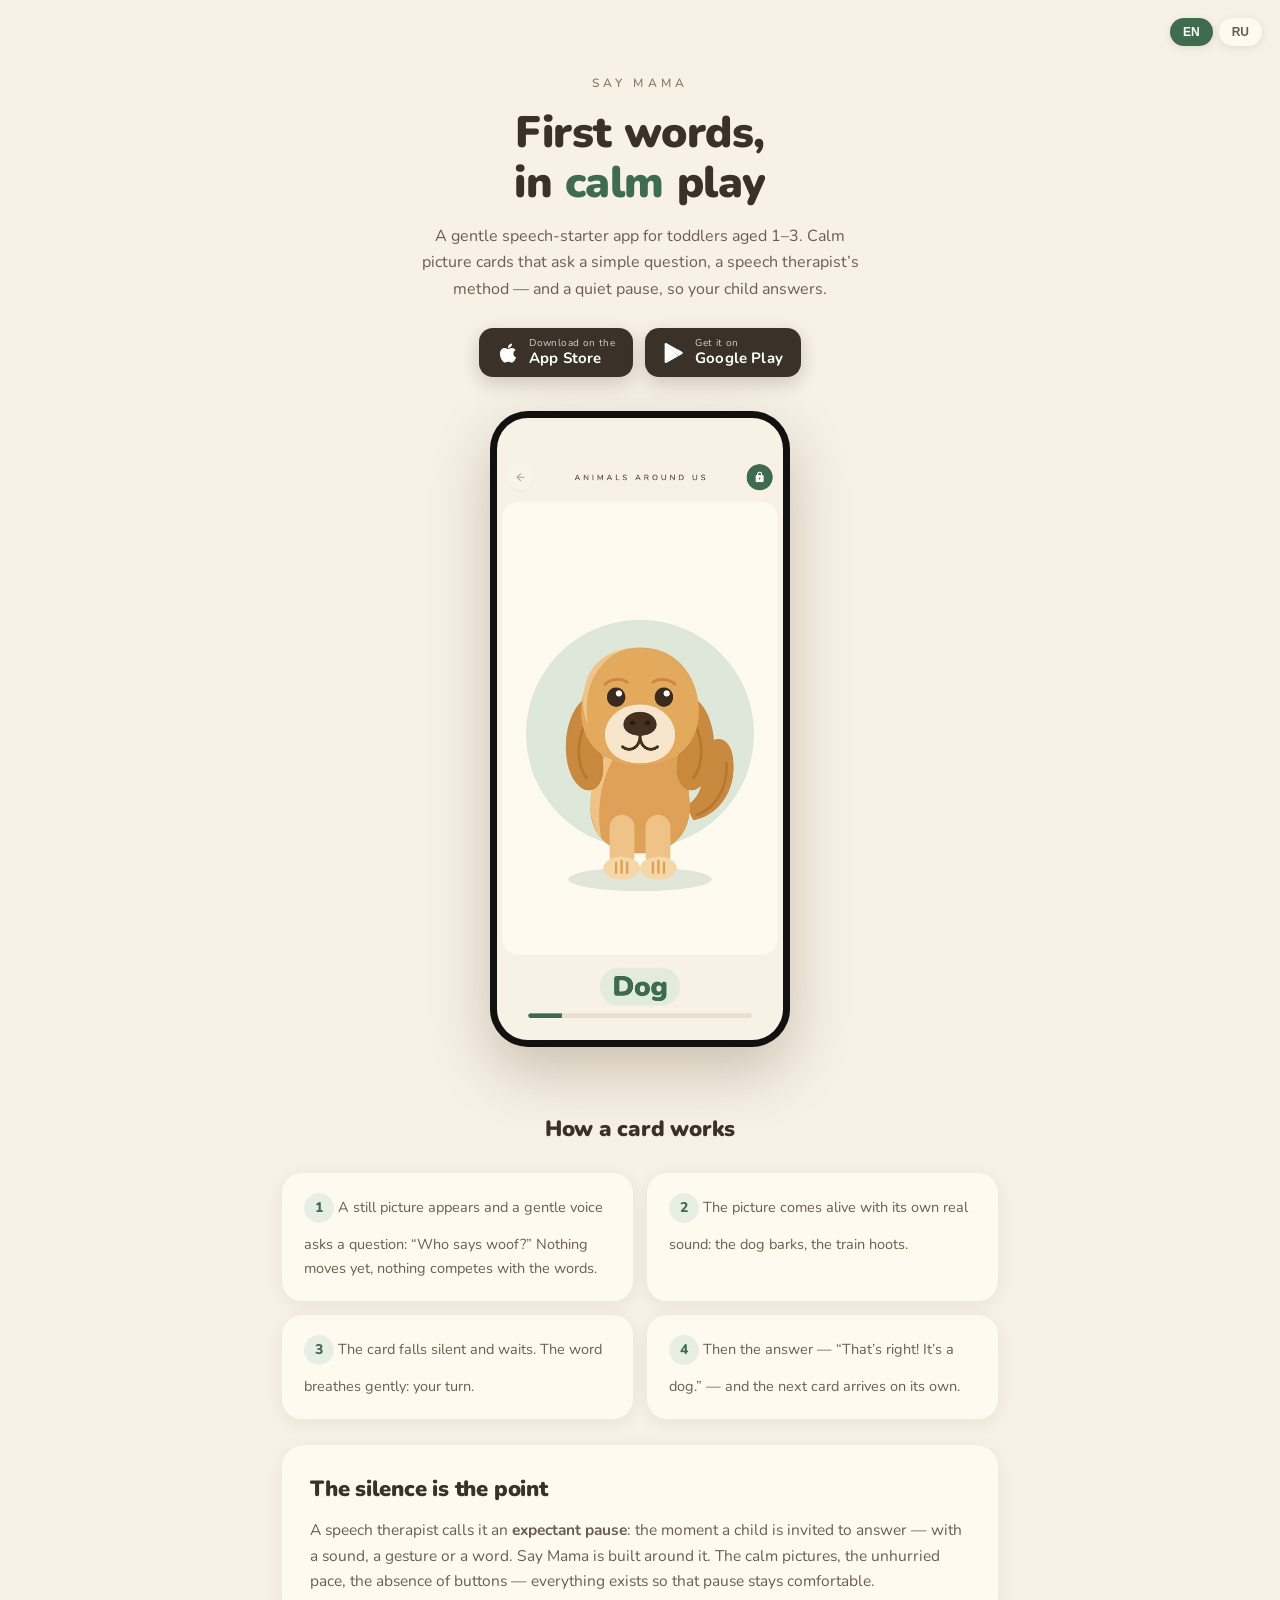
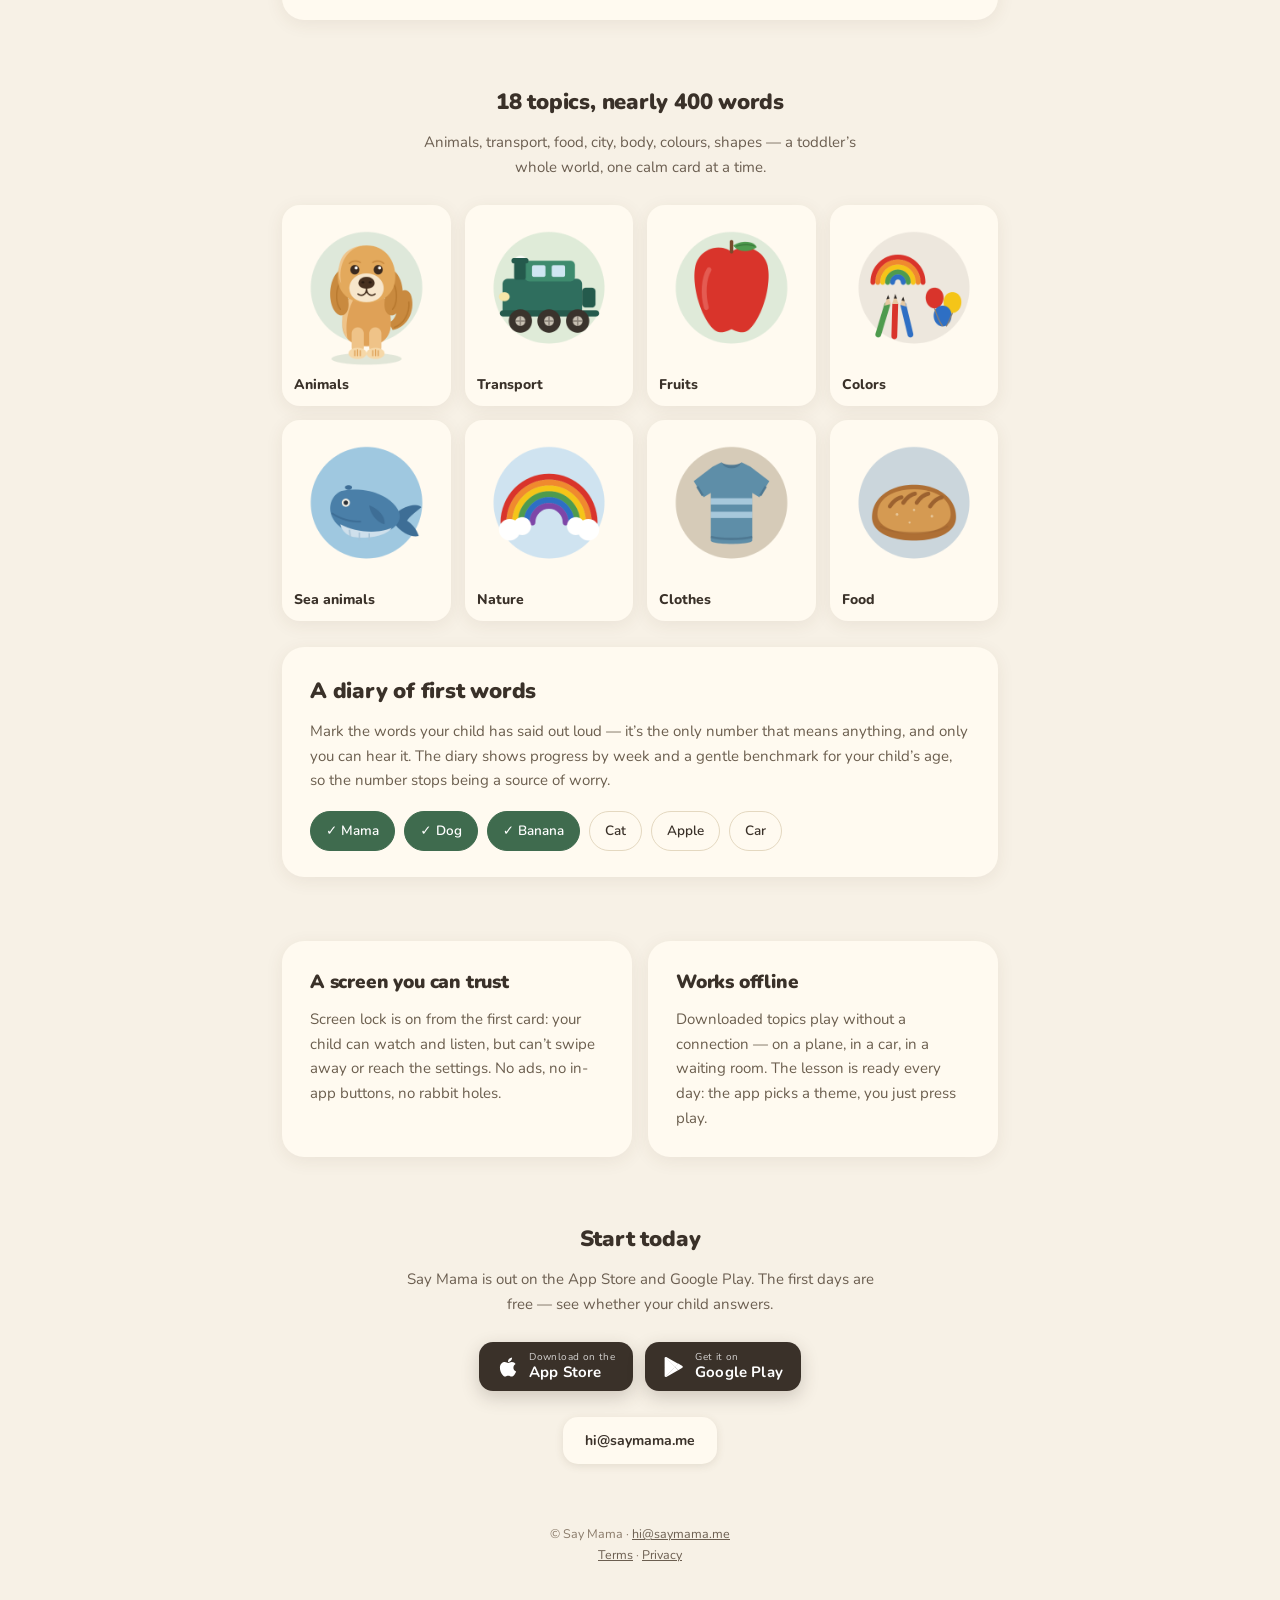
==== commit 2082fcd2: "Лендинг в «Круге»: Nunito, векторные карточки, вопрос и ответ Приложение ушло от акварели — лендинг " ====
--- a/index.html
+++ b/index.html
@@ -4,11 +4,11 @@
 <meta charset="UTF-8">
 <meta name="viewport" content="width=device-width, initial-scale=1">
 <title>Say Mama — first words, in calm play</title>
-<meta name="description" content="Say Mama helps toddlers aged 1–3 say their first words: calm watercolor cards, a speech therapist’s method, built-in pauses so your child answers.">
+<meta name="description" content="Say Mama helps toddlers aged 1–3 say their first words: calm picture cards that ask a simple question, a speech therapist’s method, built-in pauses so your child answers.">
 <link rel="icon" href="data:image/svg+xml,<svg xmlns=%22http://www.w3.org/2000/svg%22 viewBox=%220 0 100 100%22><text y=%22.9em%22 font-size=%2290%22>🐣</text></svg>">
 <link rel="preconnect" href="https://fonts.googleapis.com">
-<link href="https://fonts.googleapis.com/css2?family=Playfair+Display:ital,wght@0,400;0,700;1,400&family=Nunito+Sans:wght@400;600;700;800&display=swap&subset=cyrillic" rel="stylesheet">
-<link rel="stylesheet" href="/style.css">
+<link href="https://fonts.googleapis.com/css2?family=Nunito:wght@400;600;700;800;900&display=swap&subset=cyrillic" rel="stylesheet">
+<link rel="stylesheet" href="/style.css?v=2">
 <script src="/lang.js"></script>
 </head>
 <body>
@@ -23,23 +23,23 @@
 
     <span class="lang-en">
       <h1 class="serif">First words,<br>in <em>calm</em> play</h1>
-      <p class="sub">A gentle speech-starter app for toddlers aged 1–3. Watercolour cards, a speech therapist’s method — and a quiet pause after every word, so your child answers.</p>
+      <p class="sub">A gentle speech-starter app for toddlers aged 1–3. Calm picture cards that ask a simple question, a speech therapist’s method — and a quiet pause, so your child answers.</p>
     </span>
     <span class="lang-ru">
       <h1 class="serif">Первые слова —<br>в <em>спокойной</em> игре</h1>
-      <p class="sub">Бережное приложение для запуска речи у малышей 1–3 лет: акварельные карточки, методика логопеда — и тишина после каждого слова, в которой отвечает ребёнок.</p>
+      <p class="sub">Бережное приложение для запуска речи у малышей 1–3 лет: спокойные карточки с простым вопросом, методика логопеда — и тишина, в которой отвечает ребёнок.</p>
     </span>
 
     <div class="stores">
       <a class="store" href="https://apps.apple.com/app/id6759962074" rel="noopener">
-        <svg viewBox="0 0 384 512" aria-hidden="true"><path d="M318.7 268.7c-.2-36.7 16.4-64.4 50-84.8-18.8-26.9-47.2-41.7-84.7-44.6-35.5-2.8-74.3 20.7-88.5 20.7-15 0-49.4-19.7-76.4-19.7C63.3 141.2 4 184.8 4 273.5q0 39.3 14.4 81.2c12.8 36.7 59 126.7 107.2 125.2 25.2-.6 43-17.9 75.8-17.9 31.8 0 48.3 17.9 76.4 17.9 48.6-.7 90.4-82.5 102.6-119.3-65.2-30.7-61.7-90-61.7-91.9zm-56.6-164.2c27.3-32.4 24.8-61.9 24-72.5-24.1 1.4-52 16.4-67.9 34.9-17.5 19.8-27.8 44.3-25.6 71.9 26.1 2 49.9-11.4 69.5-34.3z"/></svg>
+        <svg viewBox="0 0 384 512" width="22" height="22" aria-hidden="true"><path d="M318.7 268.7c-.2-36.7 16.4-64.4 50-84.8-18.8-26.9-47.2-41.7-84.7-44.6-35.5-2.8-74.3 20.7-88.5 20.7-15 0-49.4-19.7-76.4-19.7C63.3 141.2 4 184.8 4 273.5q0 39.3 14.4 81.2c12.8 36.7 59 126.7 107.2 125.2 25.2-.6 43-17.9 75.8-17.9 31.8 0 48.3 17.9 76.4 17.9 48.6-.7 90.4-82.5 102.6-119.3-65.2-30.7-61.7-90-61.7-91.9zm-56.6-164.2c27.3-32.4 24.8-61.9 24-72.5-24.1 1.4-52 16.4-67.9 34.9-17.5 19.8-27.8 44.3-25.6 71.9 26.1 2 49.9-11.4 69.5-34.3z"/></svg>
         <span class="lines">
           <span class="small"><span class="lang-en">Download on the</span><span class="lang-ru">Загрузите в</span></span>
           <span class="big">App Store</span>
         </span>
       </a>
       <a class="store" href="https://play.google.com/store/apps/details?id=me.saymama.app" rel="noopener">
-        <svg viewBox="0 0 512 512" aria-hidden="true"><path d="M48.3 23.5C42 30.2 38.4 40.5 38.4 53.9v404.2c0 13.4 3.6 23.7 9.9 30.4l1.4 1.3 226.4-226.4v-5.3L49.7 22.1l-1.4 1.4z"/><path d="M350.8 331.3l-75.5-75.5v-5.3l75.6-75.6 1.7 1 89.5 50.9c25.6 14.5 25.6 38.3 0 52.8l-89.5 50.8-1.8.9z"/><path d="M352.6 330.4l-77.2-77.2L48.3 480.4c8.4 8.9 22.4 10 38.1 1.1l266.2-151.1z"/><path d="M352.6 182l-266.2-151c-15.7-9-29.7-7.9-38.1 1l227.1 227.1L352.6 182z"/></svg>
+        <svg viewBox="0 0 512 512" width="22" height="22" aria-hidden="true"><path d="M48.3 23.5C42 30.2 38.4 40.5 38.4 53.9v404.2c0 13.4 3.6 23.7 9.9 30.4l1.4 1.3 226.4-226.4v-5.3L49.7 22.1l-1.4 1.4z"/><path d="M350.8 331.3l-75.5-75.5v-5.3l75.6-75.6 1.7 1 89.5 50.9c25.6 14.5 25.6 38.3 0 52.8l-89.5 50.8-1.8.9z"/><path d="M352.6 330.4l-77.2-77.2L48.3 480.4c8.4 8.9 22.4 10 38.1 1.1l266.2-151.1z"/><path d="M352.6 182l-266.2-151c-15.7-9-29.7-7.9-38.1 1l227.1 227.1L352.6 182z"/></svg>
         <span class="lines">
           <span class="small"><span class="lang-en">Get it on</span><span class="lang-ru">Доступно в</span></span>
           <span class="big">Google Play</span>
@@ -48,8 +48,8 @@
     </div>
 
     <div class="phone">
-      <img class="lang-en" src="/assets/hero_en.jpg" alt="A watercolour card of a dog; the app has just said the word and is waiting" width="552" height="1200" loading="eager">
-      <img class="lang-ru" src="/assets/hero_ru.jpg" alt="Акварельная карточка с собакой; приложение назвало слово и ждёт ответа" width="552" height="1200" loading="eager">
+      <img class="lang-en" src="/assets/hero_en.jpg" alt="A picture card of a dog; the app has asked a question and is waiting for the answer" width="552" height="1200" loading="eager">
+      <img class="lang-ru" src="/assets/hero_ru.jpg" alt="Карточка с собакой; приложение задало вопрос и ждёт ответа" width="552" height="1200" loading="eager">
     </div>
   </header>
 
@@ -61,13 +61,13 @@
       <ol class="stepgrid">
         <li>
           <span class="num">1</span>
-          <span class="lang-en">A still watercolour appears and the word is spoken — nothing moves, nothing competes for attention.</span>
-          <span class="lang-ru">Появляется неподвижная акварель и звучит слово — ничто не движется, ничто не спорит за внимание.</span>
+          <span class="lang-en">A still picture appears and a gentle voice asks a question: “Who says woof?” Nothing moves yet, nothing competes with the words.</span>
+          <span class="lang-ru">Появляется неподвижная картинка, и спокойный голос спрашивает: «Кто говорит гав-гав?» Ничто не движется и не спорит со словами.</span>
         </li>
         <li>
           <span class="num">2</span>
-          <span class="lang-en">A short animation shows the thing in motion, with its own sound.</span>
-          <span class="lang-ru">Короткая анимация показывает предмет в действии, со своим звуком.</span>
+          <span class="lang-en">The picture comes alive with its own real sound: the dog barks, the train hoots.</span>
+          <span class="lang-ru">Картинка оживает и подаёт свой настоящий голос: собака лает, поезд гудит.</span>
         </li>
         <li>
           <span class="num">3</span>
@@ -76,8 +76,8 @@
         </li>
         <li>
           <span class="num">4</span>
-          <span class="lang-en">The word is spoken once more, and the next card arrives on its own.</span>
-          <span class="lang-ru">Слово звучит ещё раз, и следующая карточка приходит сама.</span>
+          <span class="lang-en">Then the answer — “That’s right! It’s a dog.” — and the next card arrives on its own.</span>
+          <span class="lang-ru">Звучит ответ — «Правильно! Это собака», — и следующая карточка приходит сама.</span>
         </li>
       </ol>
     </section>
@@ -86,29 +86,29 @@
     <section class="panel quote">
       <span class="lang-en">
         <h2 class="serif">The silence is the point</h2>
-        <p>A speech therapist calls it an <strong>expectant pause</strong>: the moment a child is invited to answer — with a sound, a gesture or a word. Say Mama is built around it. The calm watercolours, the unhurried pace, the absence of buttons — everything exists so that pause stays comfortable.</p>
+        <p>A speech therapist calls it an <strong>expectant pause</strong>: the moment a child is invited to answer — with a sound, a gesture or a word. Say Mama is built around it. The calm pictures, the unhurried pace, the absence of buttons — everything exists so that pause stays comfortable.</p>
       </span>
       <span class="lang-ru">
         <h2 class="serif">Весь смысл — в тишине</h2>
-        <p>Логопед называет её <strong>паузой ожидания</strong>: это момент, когда ребёнка приглашают ответить — звуком, жестом или словом. Say Mama построена вокруг неё. Спокойная акварель, неспешный темп, отсутствие кнопок — всё существует ради того, чтобы эта пауза была комфортной.</p>
+        <p>Логопед называет её <strong>паузой ожидания</strong>: это момент, когда ребёнка приглашают ответить — звуком, жестом или словом. Say Mama построена вокруг неё. Спокойные картинки, неспешный темп, отсутствие кнопок — всё существует ради того, чтобы эта пауза была комфортной.</p>
       </span>
     </section>
 
     <!-- Темы -->
     <section class="topics">
-      <span class="lang-en"><h2 class="serif center">18 topics, 400+ words</h2>
-        <p class="center sub2">Animals, transport, food, city, body, colours, shapes — a toddler’s whole world in watercolour.</p></span>
-      <span class="lang-ru"><h2 class="serif center">18 тем, 400+ слов</h2>
-        <p class="center sub2">Животные, транспорт, еда, город, тело, цвета, формы — весь мир малыша в акварели.</p></span>
+      <span class="lang-en"><h2 class="serif center">18 topics, nearly 400 words</h2>
+        <p class="center sub2">Animals, transport, food, city, body, colours, shapes — a toddler’s whole world, one calm card at a time.</p></span>
+      <span class="lang-ru"><h2 class="serif center">18 тем, почти 400 слов</h2>
+        <p class="center sub2">Животные, транспорт, еда, город, тело, цвета, формы — весь мир малыша, по одной спокойной карточке.</p></span>
       <div class="themegrid">
-        <figure><img src="/assets/theme_3.jpg" alt="" loading="lazy"><figcaption><span class="lang-en">Animals</span><span class="lang-ru">Животные</span></figcaption></figure>
-        <figure><img src="/assets/theme_1.jpg" alt="" loading="lazy"><figcaption><span class="lang-en">Transport</span><span class="lang-ru">Транспорт</span></figcaption></figure>
-        <figure><img src="/assets/theme_5.jpg" alt="" loading="lazy"><figcaption><span class="lang-en">Fruits</span><span class="lang-ru">Фрукты</span></figcaption></figure>
-        <figure><img src="/assets/theme_17.jpg" alt="" loading="lazy"><figcaption><span class="lang-en">Colors</span><span class="lang-ru">Цвета</span></figcaption></figure>
-        <figure><img src="/assets/theme_2.jpg" alt="" loading="lazy"><figcaption><span class="lang-en">Sea animals</span><span class="lang-ru">Морские животные</span></figcaption></figure>
-        <figure><img src="/assets/theme_9.jpg" alt="" loading="lazy"><figcaption><span class="lang-en">Nature</span><span class="lang-ru">Природа</span></figcaption></figure>
-        <figure><img src="/assets/theme_12.jpg" alt="" loading="lazy"><figcaption><span class="lang-en">Clothes</span><span class="lang-ru">Одежда</span></figcaption></figure>
-        <figure><img src="/assets/theme_7.jpg" alt="" loading="lazy"><figcaption><span class="lang-en">Food</span><span class="lang-ru">Еда</span></figcaption></figure>
+        <figure><img src="/assets/cover_dog.png" alt="" loading="lazy"><figcaption><span class="lang-en">Animals</span><span class="lang-ru">Животные</span></figcaption></figure>
+        <figure><img src="/assets/cover_train.png" alt="" loading="lazy"><figcaption><span class="lang-en">Transport</span><span class="lang-ru">Транспорт</span></figcaption></figure>
+        <figure><img src="/assets/cover_apple.png" alt="" loading="lazy"><figcaption><span class="lang-en">Fruits</span><span class="lang-ru">Фрукты</span></figcaption></figure>
+        <figure><img src="/assets/cover_multicolour.png" alt="" loading="lazy"><figcaption><span class="lang-en">Colors</span><span class="lang-ru">Цвета</span></figcaption></figure>
+        <figure><img src="/assets/cover_whale.png" alt="" loading="lazy"><figcaption><span class="lang-en">Sea animals</span><span class="lang-ru">Морские животные</span></figcaption></figure>
+        <figure><img src="/assets/cover_rainbow.png" alt="" loading="lazy"><figcaption><span class="lang-en">Nature</span><span class="lang-ru">Природа</span></figcaption></figure>
+        <figure><img src="/assets/cover_t-shirt.png" alt="" loading="lazy"><figcaption><span class="lang-en">Clothes</span><span class="lang-ru">Одежда</span></figcaption></figure>
+        <figure><img src="/assets/cover_bread.png" alt="" loading="lazy"><figcaption><span class="lang-en">Food</span><span class="lang-ru">Еда</span></figcaption></figure>
       </div>
     </section>
 
@@ -168,14 +168,14 @@
       </span>
     <div class="stores">
       <a class="store" href="https://apps.apple.com/app/id6759962074" rel="noopener">
-        <svg viewBox="0 0 384 512" aria-hidden="true"><path d="M318.7 268.7c-.2-36.7 16.4-64.4 50-84.8-18.8-26.9-47.2-41.7-84.7-44.6-35.5-2.8-74.3 20.7-88.5 20.7-15 0-49.4-19.7-76.4-19.7C63.3 141.2 4 184.8 4 273.5q0 39.3 14.4 81.2c12.8 36.7 59 126.7 107.2 125.2 25.2-.6 43-17.9 75.8-17.9 31.8 0 48.3 17.9 76.4 17.9 48.6-.7 90.4-82.5 102.6-119.3-65.2-30.7-61.7-90-61.7-91.9zm-56.6-164.2c27.3-32.4 24.8-61.9 24-72.5-24.1 1.4-52 16.4-67.9 34.9-17.5 19.8-27.8 44.3-25.6 71.9 26.1 2 49.9-11.4 69.5-34.3z"/></svg>
+        <svg viewBox="0 0 384 512" width="22" height="22" aria-hidden="true"><path d="M318.7 268.7c-.2-36.7 16.4-64.4 50-84.8-18.8-26.9-47.2-41.7-84.7-44.6-35.5-2.8-74.3 20.7-88.5 20.7-15 0-49.4-19.7-76.4-19.7C63.3 141.2 4 184.8 4 273.5q0 39.3 14.4 81.2c12.8 36.7 59 126.7 107.2 125.2 25.2-.6 43-17.9 75.8-17.9 31.8 0 48.3 17.9 76.4 17.9 48.6-.7 90.4-82.5 102.6-119.3-65.2-30.7-61.7-90-61.7-91.9zm-56.6-164.2c27.3-32.4 24.8-61.9 24-72.5-24.1 1.4-52 16.4-67.9 34.9-17.5 19.8-27.8 44.3-25.6 71.9 26.1 2 49.9-11.4 69.5-34.3z"/></svg>
         <span class="lines">
           <span class="small"><span class="lang-en">Download on the</span><span class="lang-ru">Загрузите в</span></span>
           <span class="big">App Store</span>
         </span>
       </a>
       <a class="store" href="https://play.google.com/store/apps/details?id=me.saymama.app" rel="noopener">
-        <svg viewBox="0 0 512 512" aria-hidden="true"><path d="M48.3 23.5C42 30.2 38.4 40.5 38.4 53.9v404.2c0 13.4 3.6 23.7 9.9 30.4l1.4 1.3 226.4-226.4v-5.3L49.7 22.1l-1.4 1.4z"/><path d="M350.8 331.3l-75.5-75.5v-5.3l75.6-75.6 1.7 1 89.5 50.9c25.6 14.5 25.6 38.3 0 52.8l-89.5 50.8-1.8.9z"/><path d="M352.6 330.4l-77.2-77.2L48.3 480.4c8.4 8.9 22.4 10 38.1 1.1l266.2-151.1z"/><path d="M352.6 182l-266.2-151c-15.7-9-29.7-7.9-38.1 1l227.1 227.1L352.6 182z"/></svg>
+        <svg viewBox="0 0 512 512" width="22" height="22" aria-hidden="true"><path d="M48.3 23.5C42 30.2 38.4 40.5 38.4 53.9v404.2c0 13.4 3.6 23.7 9.9 30.4l1.4 1.3 226.4-226.4v-5.3L49.7 22.1l-1.4 1.4z"/><path d="M350.8 331.3l-75.5-75.5v-5.3l75.6-75.6 1.7 1 89.5 50.9c25.6 14.5 25.6 38.3 0 52.8l-89.5 50.8-1.8.9z"/><path d="M352.6 330.4l-77.2-77.2L48.3 480.4c8.4 8.9 22.4 10 38.1 1.1l266.2-151.1z"/><path d="M352.6 182l-266.2-151c-15.7-9-29.7-7.9-38.1 1l227.1 227.1L352.6 182z"/></svg>
         <span class="lines">
           <span class="small"><span class="lang-en">Get it on</span><span class="lang-ru">Доступно в</span></span>
           <span class="big">Google Play</span>
--- a/style.css
+++ b/style.css
@@ -1,17 +1,18 @@
 :root{
-  --bg:#F9F1E0; --panel:#FBF5E7; --chip:#FFFAF0; --ink:#3E3128;
-  --muted:#8E7F6E; --whisper:#B0A190; --sage:#6F9475; --sage-deep:#3F6A50;
+  --bg:#F7F1E6; --panel:#FFFAF0; --chip:#FFFAF0; --ink:#3A3129;
+  --muted:#6B5E50; --whisper:#8A7B6A; --sage:#3F6B4E; --sage-deep:#3F6B4E;
 }
 *{box-sizing:border-box;margin:0}
 body{
   background:var(--bg); color:var(--ink); line-height:1.65;
-  font-family:"Nunito Sans","Segoe UI",system-ui,-apple-system,sans-serif;
+  font-family:"Nunito","Segoe UI",system-ui,-apple-system,sans-serif;
 }
-.serif{font-family:"Playfair Display",Georgia,"Times New Roman",serif}
+/* Заголовки — тот же круглый Nunito, что в приложении, самым плотным начертанием. */
+.serif{font-family:"Nunito","Segoe UI",system-ui,sans-serif;font-weight:900;letter-spacing:-.01em}
 .wrap{max-width:760px;margin:0 auto;padding:48px 22px 80px}
 header.site{ text-align:center; padding-top:26px }
 .eyebrow{font-size:12px;letter-spacing:.35em;color:var(--whisper);font-weight:600}
-h1{font-size:clamp(30px,6vw,44px);font-weight:700;margin:14px 0 10px}
+h1{font-size:clamp(30px,6vw,44px);font-weight:900;line-height:1.15;margin:14px 0 14px}
 h1 em{color:var(--sage);font-style:normal}
 .sub{color:var(--muted);max-width:46ch;margin:0 auto}
 .card-art{
@@ -102,9 +103,9 @@
   margin:0;background:var(--panel);border-radius:18px;padding:8px;
   box-shadow:0 4px 18px rgba(90,70,40,.08)
 }
-.themegrid img{display:block;width:100%;aspect-ratio:1;object-fit:cover;border-radius:12px}
+.themegrid img{display:block;width:100%;aspect-ratio:1;object-fit:contain}
 .themegrid figcaption{
-  font-family:"Playfair Display",Georgia,serif;font-weight:700;font-size:14px;padding:7px 4px 2px
+  font-family:"Nunito",system-ui,sans-serif;font-weight:800;font-size:14px;padding:7px 4px 2px
 }
 .chips{display:flex;flex-wrap:wrap;gap:9px;margin-top:18px}
 .chip{
